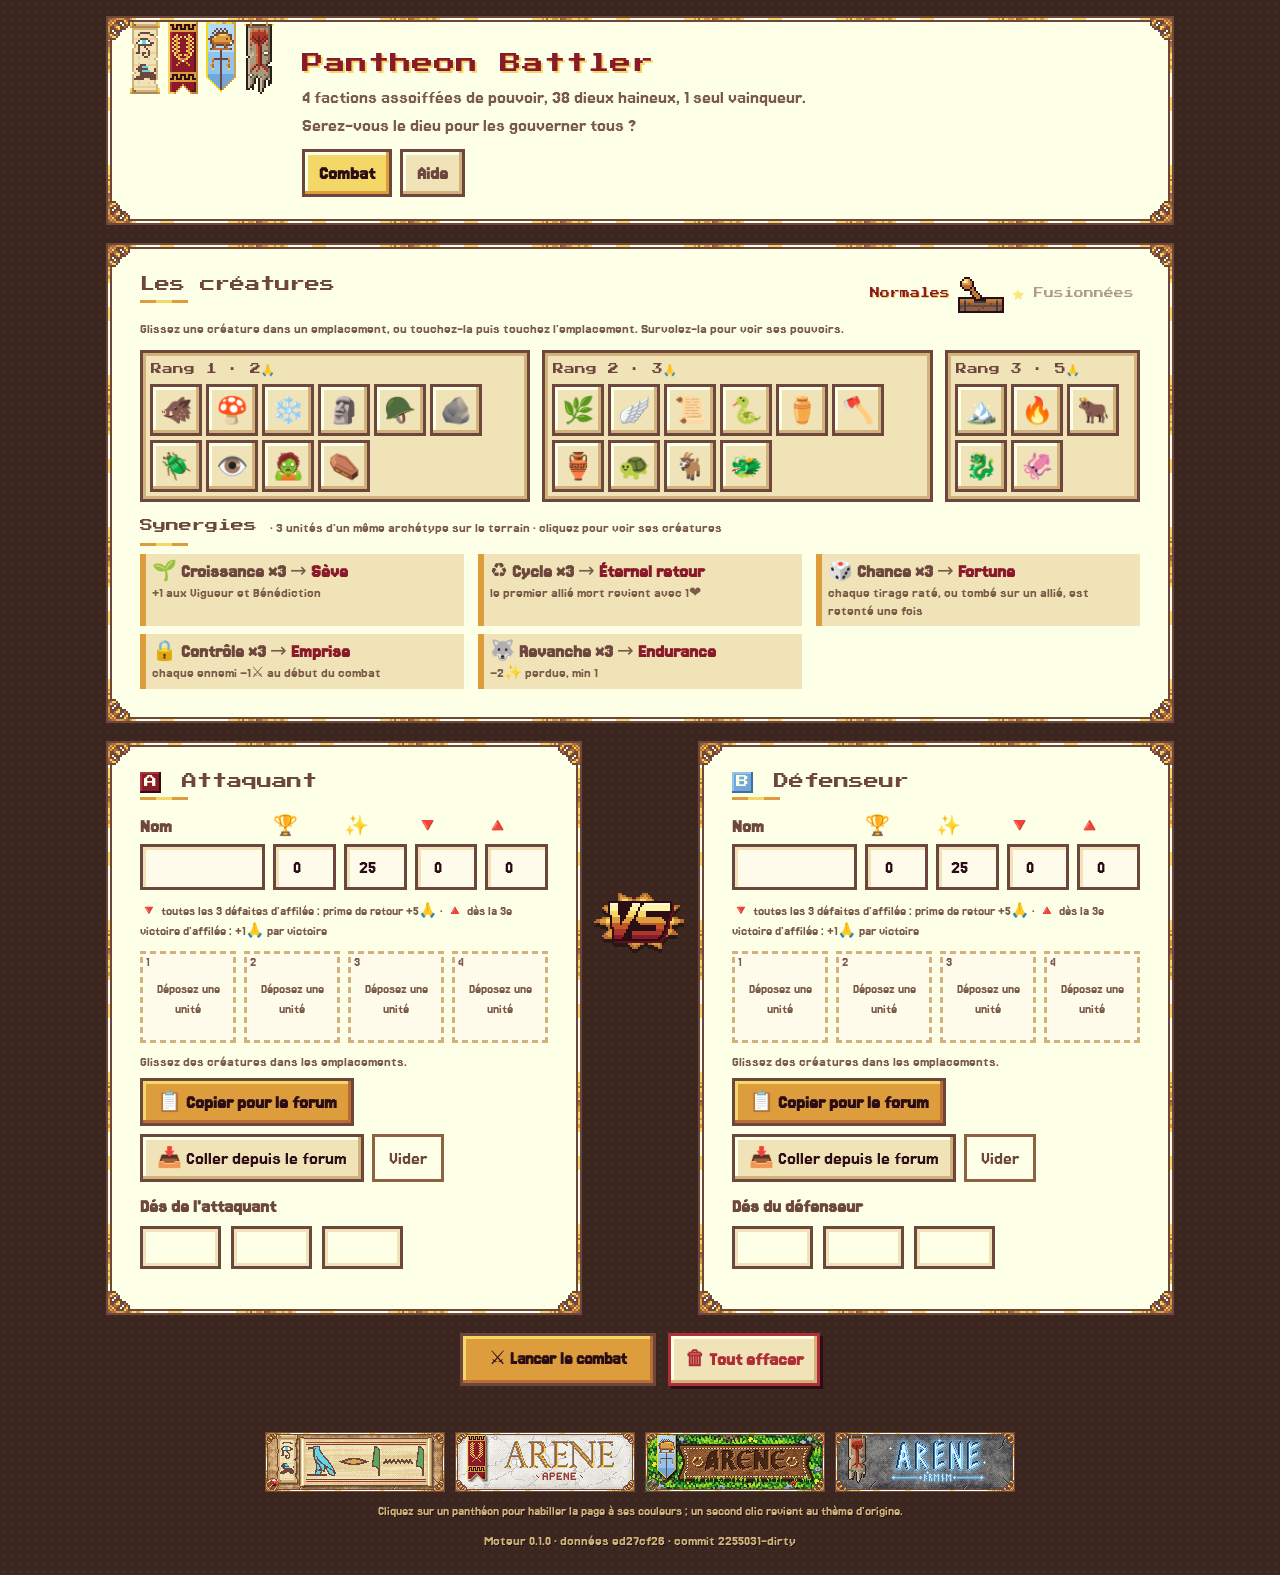
==== index.html @ 8ec43c3d "Texts: "chaque jour" instead of "tic quotidien" Power explanations (Vigueur, Bénédiction, Changelin," ====
<!doctype html>
<html lang="fr">
<head>
<meta charset="utf-8">
<meta name="viewport" content="width=device-width, initial-scale=1">
<meta name="description" content="Rejouer et vérifier les combats de Pantheon Battler à partir des six dés du forum.">
<title>Pantheon Battler · Combat</title>
<link rel="icon" type="image/png" sizes="32x32" href="img/favicon.png">
<link rel="apple-touch-icon" href="img/icon-192.png">
<link rel="preconnect" href="https://fonts.googleapis.com">
<link rel="preconnect" href="https://fonts.gstatic.com" crossorigin>
<link rel="stylesheet" href="https://fonts.googleapis.com/css2?family=Jersey+15&family=Press+Start+2P&display=swap">
<link rel="stylesheet" href="style.css">
<script>try { var t = localStorage.getItem("arene-theme"); if (t) document.documentElement.dataset.theme = t; } catch (e) {}</script>
</head>
<body>
<header class="top">
  <div class="wrap">
   <div class="card">
    <div class="banners" aria-hidden="true">
      <img src="img/egypte.png" alt="" data-theme="egypte">
      <img src="img/rome.png" alt="" data-theme="rome">
      <img src="img/gaule.png" alt="" data-theme="gaule">
      <img src="img/nord.png" alt="" data-theme="nord">
    </div>
    <img class="header-plate" src="img/plaque-egypte.png" alt="" data-theme="egypte">
    <img class="header-plate" src="img/plaque-rome.png" alt="" data-theme="rome">
    <img class="header-plate" src="img/plaque-gaule.png" alt="" data-theme="gaule">
    <img class="header-plate" src="img/plaque-nord.png" alt="" data-theme="nord">
    <h1>Pantheon Battler</h1>
    <p class="sub">4 factions assoiffées de pouvoir, 38 dieux haineux, 1 seul vainqueur.<br>Serez-vous le dieu pour les gouverner tous&nbsp;?</p>
    <nav class="tabs" role="tablist">
      <button type="button" role="tab" id="tabbtn-combat" data-tab="combat" aria-selected="true">Combat</button>
      <button type="button" role="tab" id="tabbtn-aide" data-tab="aide" aria-selected="false">Aide</button>
    </nav>
   </div>
  </div>
</header>

<main class="wrap">
  <div id="engine-status" class="notice">Chargement du moteur de combat…</div>

  <!-- ===== Combat ===== -->
  <section id="tab-combat" class="tab" role="tabpanel" aria-labelledby="tabbtn-combat">
    <div class="card palette-card">
      <div class="card-head palette-head">
        <h2>Les créatures</h2>
        <button type="button" id="merged-toggle" class="lever-switch" aria-pressed="false"
          title="Basculer entre les créatures normales et leur version fusionnée (⭐)">
          <span class="lever-side lever-left">Normales</span>
          <span class="lever-img" aria-hidden="true"></span>
          <span class="lever-side lever-right">⭐ Fusionnées</span>
        </button>
      </div>
      <p class="hint">Glissez une créature dans un emplacement, ou touchez-la puis touchez l'emplacement. Survolez-la pour voir
        ses pouvoirs.</p>
      <div id="palette" class="palette"></div>
      <h3 class="synergy-title">Synergies <span class="hint">· 3 unités d'un même archétype sur le terrain · cliquez pour voir ses créatures</span></h3>
      <ul id="synergy-list" class="synergy-list"></ul>
    </div>

    <div class="sides arena-sides">
      <div class="side card" data-side="a">
        <h2><span class="badge">A</span> Attaquant</h2>
        <div class="player">
          <label class="field p-name-field">Nom <input type="text" class="p-name" maxlength="40" autocomplete="off"></label>
          <label class="field">🏆<span class="sr"> Points de victoire</span> <input type="number" class="p-vp" min="0" max="999"></label>
          <label class="field">✨<span class="sr"> Essence divine</span> <input type="number" class="p-essence" min="1" max="999"></label>
          <label class="field" title="Défaites d'affilée : remises à 0 par une victoire">🔻<span class="sr"> Défaites d'affilée</span> <input type="number" class="p-streak" min="0" max="999"></label>
          <label class="field" title="Victoires d'affilée : remises à 0 par une défaite">🔺<span class="sr"> Victoires d'affilée</span> <input type="number" class="p-wins" min="0" max="999"></label>
        </div>
        <p class="hint streak-hint"></p>
        <div class="slots" role="list" aria-label="Terrain de l'attaquant, de gauche à droite"></div>
        <div class="status" aria-live="polite"></div>
        <div class="buttons side-buttons">
          <button type="button" class="primary copy-side">📋 Copier pour le forum</button>
          <button type="button" class="import-toggle" aria-expanded="false">📥 Coller depuis le forum</button>
          <button type="button" class="ghost clear-side">Vider</button>
        </div>
        <div class="import" hidden>
          <textarea class="import-text mono" rows="6" spellcheck="false" placeholder="Collez ici la composition postée par l'attaquant sur le forum."></textarea>
          <div class="buttons"><button type="button" class="import-go">Importer dans les emplacements</button></div>
        </div>
        <div class="import-messages messages"></div>
        <div class="field">
          <span>Dés de l'attaquant</span>
          <div class="dice">
            <input type="number" min="1" max="100" inputmode="numeric" aria-label="Dé 1 de l'attaquant">
            <input type="number" min="1" max="100" inputmode="numeric" aria-label="Dé 2 de l'attaquant">
            <input type="number" min="1" max="100" inputmode="numeric" aria-label="Dé 3 de l'attaquant">
          </div>
        </div>
      </div>

      <div class="versus" aria-hidden="true"><img src="img/vs.png" alt="" id="vs-img"></div>

      <div class="side card" data-side="b">
        <h2><span class="badge">B</span> Défenseur</h2>
        <div class="player">
          <label class="field p-name-field">Nom <input type="text" class="p-name" maxlength="40" autocomplete="off"></label>
          <label class="field">🏆<span class="sr"> Points de victoire</span> <input type="number" class="p-vp" min="0" max="999"></label>
          <label class="field">✨<span class="sr"> Essence divine</span> <input type="number" class="p-essence" min="1" max="999"></label>
          <label class="field" title="Défaites d'affilée : remises à 0 par une victoire">🔻<span class="sr"> Défaites d'affilée</span> <input type="number" class="p-streak" min="0" max="999"></label>
          <label class="field" title="Victoires d'affilée : remises à 0 par une défaite">🔺<span class="sr"> Victoires d'affilée</span> <input type="number" class="p-wins" min="0" max="999"></label>
        </div>
        <p class="hint streak-hint"></p>
        <div class="slots" role="list" aria-label="Terrain du défenseur, de gauche à droite"></div>
        <div class="status" aria-live="polite"></div>
        <div class="buttons side-buttons">
          <button type="button" class="primary copy-side">📋 Copier pour le forum</button>
          <button type="button" class="import-toggle" aria-expanded="false">📥 Coller depuis le forum</button>
          <button type="button" class="ghost clear-side">Vider</button>
        </div>
        <div class="import" hidden>
          <textarea class="import-text mono" rows="6" spellcheck="false" placeholder="Collez ici la composition postée par le défenseur en réponse au défi."></textarea>
          <div class="buttons"><button type="button" class="import-go">Importer dans les emplacements</button></div>
        </div>
        <div class="import-messages messages"></div>
        <div class="field">
          <span>Dés du défenseur</span>
          <div class="dice">
            <input type="number" min="1" max="100" inputmode="numeric" aria-label="Dé 1 du défenseur">
            <input type="number" min="1" max="100" inputmode="numeric" aria-label="Dé 2 du défenseur">
            <input type="number" min="1" max="100" inputmode="numeric" aria-label="Dé 3 du défenseur">
          </div>
        </div>
      </div>
    </div>

    <div class="actions">
      <button type="button" id="run" class="primary" disabled>⚔ Lancer le combat</button>
      <button type="button" id="clear" class="danger">🗑 Tout effacer</button>
    </div>
    <div id="run-errors" class="messages" aria-live="polite"></div>

    <div id="result" hidden>
      <div class="card verdict-card" id="verdict-card">
        <p class="verdict-kicker">⚔ Fin du combat ⚔</p>
        <p class="verdict-line"><span class="trophy" aria-hidden="true">🏆</span><span id="verdict" class="verdict"></span><span class="trophy" aria-hidden="true">🏆</span></p>
        <p class="seed-line">Seed <strong id="seed"></strong></p>
      </div>
      <div id="fight-warnings" class="messages"></div>

      <div class="card">
        <div class="card-head">
          <h3>Texte pour le forum</h3>
          <div class="buttons">
            <button type="button" class="primary" id="copy-forum">Copier pour le forum</button>
            <button type="button" id="copy-plain">Copier en texte brut</button>
          </div>
        </div>
        <textarea id="forum" class="mono" rows="10" readonly spellcheck="false"></textarea>
      </div>

      <div class="card">
        <h3>Aperçu</h3>
        <div id="preview" class="preview"></div>
      </div>

      <div class="card">
        <h3>Bilan</h3>
        <ul id="bilan" class="bilan"></ul>
      </div>

      <div class="card">
        <h3>Compositions après le combat</h3>
        <p class="hint">Bonus permanents (Rancune), quêtes, 🏆, ✨ et séries à jour : à reposter au prochain défi.</p>
        <div class="sides">
          <div class="after" data-side="0">
            <div class="card-head">
              <h4></h4>
              <div class="buttons">
                <button type="button" class="copy-after">Copier</button>
                <button type="button" class="edit-after ghost">Reprendre pour le prochain défi</button>
              </div>
            </div>
            <textarea class="mono" rows="7" readonly spellcheck="false"></textarea>
          </div>
          <div class="after" data-side="1">
            <div class="card-head">
              <h4></h4>
              <div class="buttons">
                <button type="button" class="copy-after">Copier</button>
                <button type="button" class="edit-after ghost">Reprendre pour le prochain défi</button>
              </div>
            </div>
            <textarea class="mono" rows="7" readonly spellcheck="false"></textarea>
          </div>
        </div>
      </div>
    </div>
  </section>

  <!-- ===== Aide ===== -->
  <section id="tab-aide" class="tab prose" role="tabpanel" aria-labelledby="tabbtn-aide" hidden>
    <div class="card">
      <h2>Lancer un défi</h2>
      <ol>
        <li><strong>Le défi</strong> : l'attaquant poste sur le forum sa composition (ses unités, de gauche à droite) et
          trois dés : <code>{d100} {d100} {d100}</code>. Glissez ses créatures dans les emplacements, ajustez leurs stats, puis
          <em>Copier pour le forum</em> prépare ce message.</li>
        <li><strong>La réponse</strong> : le défenseur accepte en postant sa propre composition, choisie après avoir vu celle de
          l'attaquant, et trois dés à son tour. Personne n'est obligé d'accepter.</li>
        <li><strong>La seed</strong> : les six dés forment la seed du combat. Personne ne peut connaître le résultat avant
          que les deux messages soient postés, et chacun peut le vérifier ensuite.</li>
        <li><strong>Le combat</strong> : avec <em>Coller depuis le forum</em>, importez les deux compositions postées,
          entrez les six dés, lancez le combat et postez le texte obtenu sur le sujet.</li>
      </ol>
      <p>Sur MyHordes, un message qui contient des dés ne peut être ni modifié ni supprimé : les dés tirés sont définitifs, et
        une acceptation postée ne peut pas être retirée.</p>
    </div>

    <div class="card">
      <h2>La seed</h2>
      <p>Chaque dé, moins 1, donne deux chiffres (de 00 à 99) ; on les met bout à bout, les trois dés de l'attaquant d'abord,
        puis les trois du défenseur :</p>
      <p class="formula">seed = Σ (dé<sub>i</sub> − 1) × 100<sup>5 − i</sup></p>
      <p>Exemple : 12 · 3 · 77 puis 45 · 9 · 100 → 11 02 76 44 08 99 → seed <strong>110276440899</strong>.</p>
      <p>La même seed, les mêmes compositions et les mêmes données donnent toujours le même combat, sur cette page comme dans
        le simulateur (<code>pantheon-battler fight</code>). Le pied de page indique la version du moteur et l'empreinte des
        données : elles figurent aussi à la fin de chaque résultat.</p>
    </div>

    <div class="card">
      <h2>Le résultat</h2>
      <div class="table-scroll">
        <table>
          <thead><tr><th>Résultat</th><th>Vainqueur</th><th>Perdant</th></tr></thead>
          <tbody>
            <tr><td><strong>Victoire</strong></td><td>+1🏆 et +1🙏</td><td>Perd 1✨ par rang de chaque unité adverse encore debout (une unité ⭐ compte double)</td></tr>
            <tr><td><strong>Exploit</strong> : le joueur qui a le moins de 🏆 gagne</td><td>+2🏆 et +1🙏</td><td>Perd le double</td></tr>
            <tr><td><strong>Match nul</strong></td><td colspan="2">Chaque joueur perd 1✨</td></tr>
          </tbody>
        </table>
      </div>
      <ul>
        <li>Avec la synergie <strong>Endurance</strong>, la perte est d'abord doublée (exploit), puis diminuée de 2✨, avec un
          minimum de 1✨.</li>
        <li><strong>🔻 Défaites d'affilée</strong> : +1 pour le perdant, remises à 0 pour le vainqueur. Toutes les 3 défaites
          d'affilée, <strong>prime de retour +5🙏</strong> ; elles comptent aussi pour le Déchaînement de 🦑 Cthulhu (au plus 5).</li>
        <li><strong>🔺 Victoires d'affilée</strong> : +1 pour le vainqueur, remises à 0 pour le perdant. Dès la 3e victoire
          d'affilée, <strong>+1🙏 de bonus de série</strong> par victoire. Un match nul ne change aucune série.</li>
        <li><strong>Rancune</strong> : les bonus du perdant sont permanents. <strong>Pillage</strong> : versé chaque
          jour. <strong>Offrande</strong> : l'essence rendue ne dépasse pas 25✨.</li>
        <li>À <strong>0✨</strong>, le joueur perd tout, y compris ses 🏆, et repart de zéro avec 25✨.</li>
        <li>Les 🏆, ✨ et séries comptés sont ceux écrits dans chaque composition : l'arbitre tranche en cas de litige.</li>
      </ul>
    </div>

    <div class="card">
      <h2>Écrire une composition à la main</h2>
      <pre class="mono">[b]⚔ Composition de Bob[/b] · 🏆 3 · ✨ 18 · 🔻 2 défaites d'affilée · 🔺 0 victoire d'affilée
1. 🐗 Sanglier · 1/5/0
2. ⭐🪖 Hoplite · 2/4/4
3. ⚰️ Ankou · 1/3/0 · Offrande 3/5
{d100} {d100} {d100}</pre>
      <p>Une ligne par unité, de gauche à droite, avec ses stats <strong>ATQ/PV/DÉF</strong> actuelles. Le nom suffit (sans
        accents ni emoji si besoin) ; ⭐ ou « fusionné » marque une unité fusionnée ; l'Ankou indique où en est sa quête.
        <em>Coller depuis le forum</em> lit ce format et remplit les emplacements.</p>
    </div>
  </section>
  <div id="tip" class="tip" role="tooltip" hidden></div>
</main>

<footer class="wrap foot">
  <div class="plaques" role="group" aria-label="Thème du panthéon">
    <button type="button" data-theme="egypte" aria-pressed="false" title="Thème égyptien"><img src="img/plaque-egypte.png" alt="Égypte" width="180" height="60"></button>
    <button type="button" data-theme="rome" aria-pressed="false" title="Thème romain"><img src="img/plaque-rome.png" alt="Rome" width="180" height="60"></button>
    <button type="button" data-theme="gaule" aria-pressed="false" title="Thème gaulois"><img src="img/plaque-gaule.png" alt="Gaule" width="180" height="60"></button>
    <button type="button" data-theme="nord" aria-pressed="false" title="Thème nordique"><img src="img/plaque-nord.png" alt="Scandinavie" width="180" height="60"></button>
  </div>
  <p class="plaques-hint">Cliquez sur un panthéon pour habiller la page à ses couleurs ; un second clic revient au thème d'origine.</p>
  <p id="footer">Moteur en cours de chargement…</p>
</footer>

<script src="engine-wasm.js"></script>
<script src="core.js"></script>
<script src="app.js"></script>
<script src="theme.js"></script>
</body>
</html>
---- style.css ----
/* Pixel-art look taken from the pantheon avatar frames: the brown and gold knotted frame, cream
   parchment, and the four pantheon banners (img/). Pixel images are scaled by whole steps. */

:root {
  /* Frame palette (img/frame.png). */
  --ink: #2b0d16;
  --brown: #6d473d;
  --tan: #8c6242;
  --copper: #b96c33;
  --bronze: #c48437;
  --gold: #de9d3d;
  --gold-light: #f3d867;
  --cream: #fdffe6;
  /* Banners. */
  --papyrus: #f1e3b8;
  --papyrus-dark: #d0b27a;
  --turquoise: #62d4ea;
  --wine: #8a1a2a;
  --red: #b02e36;
  --sky: #90c4ec;
  --sky-dark: #70a8dc;
  --stone: #a99a7c;

  --bg: #3b2620;
  --bg-dot: #452d26;
  --paper: var(--cream);
  --paper-2: var(--papyrus);
  --text: var(--ink);
  --muted: #7a5a48;
  --line: var(--papyrus-dark);
  --error: #a8392a;
  --error-soft: #f6d6c8;
  --warn: #8a4a12;
  --warn-soft: #fbe7b0;
  --ok: #2f5f2a;
  --ok-soft: #dcefc8;
  --field: #fffbea;
  --stripe: #f8f0d2;
  --hover: #f8ebc4;
  --accent-hover: #e8ad4e;
  --sky-deep: #3f6f9e;

  --frame-img: url("img/frame.png");
  --slice: 12;            /* frame.png is cut 12 px from each side… */
  --scale: 2;             /* …and drawn ×2 (×1 on phones) */
  --frame: calc(var(--slice) * var(--scale) * 1px);
  --page: radial-gradient(var(--bg-dot) 1.5px, transparent 1.6px) 0 0 / 8px 8px, var(--bg);
  --foot-text: var(--papyrus-dark);
  --px: 3px;              /* thickness of the pixel bevels */
  --pixel: "Jersey 15", "Trebuchet MS", system-ui, sans-serif;   /* clear digits: 5 is not S */
  --title: "Press Start 2P", "Courier New", monospace;   /* 8-bit console capitals: wide, so set small */
  --mono: ui-monospace, "Cascadia Mono", Consolas, "Liberation Mono", monospace;
  color-scheme: light;
}

/* ---------- Pantheon themes: a click on a footer plate (theme.js) ----------
   The tokens keep their roles: --cream is the panel, --papyrus the second surface, --brown the
   outlines and headings, --gold the main accent, --wine the big titles, --bg the page. */

:root[data-theme="egypte"] {
  --frame-img: url("img/frame-egypte.png"); --slice: 15;
  --page: url("img/tex-egypte.png") 0 0 / calc(64px * var(--scale)) repeat, var(--bg);
  --foot-text: #fbf1d0;   /* papyrus, sandstone, turquoise and red ink */
  --bg: #4a3424; --bg-dot: #57402c;
  --cream: #f6ebc8; --papyrus: #e6d29f; --papyrus-dark: #c29868;
  --brown: #6d453a; --tan: #966a42; --ink: #2e1a12; --muted: #8a6a4a;
  --gold: #62d5eb; --gold-light: #bdf0f9; --copper: #2f9fb8; --accent-hover: #84e0f1;
  --wine: #b23428; --turquoise: #b23428;
  --field: #fbf3d6; --stripe: #efe0b4; --hover: #f0e2b6;
}
:root[data-theme="rome"] {
  --frame-img: url("img/frame-rome.png"); --slice: 15;
  --page: url("img/tex-rome.png") 0 0 / calc(64px * var(--scale)) repeat, var(--bg);
  --foot-text: #5c1020;     /* white marble, wine and gilding */
  --bg: #2e0e14; --bg-dot: #3c141c;
  --cream: #f6f5f0; --papyrus: #eeece6; --papyrus-dark: #ccc9c8;
  --brown: #8a1a2a; --tan: #968c84; --ink: #2b0d16; --muted: #7a6f6a;
  --gold: #de9d3d; --gold-light: #f3d867; --copper: #b96c33; --accent-hover: #e8ad4e;
  --wine: #8a1a2a; --turquoise: #de9d3d;
  --field: #ffffff; --stripe: #f0eee9; --hover: #e6e3dc;
}
:root[data-theme="gaule"] {
  --frame-img: url("img/frame-gaule.png"); --slice: 15;
  --page: url("img/tex-gaule.png") 0 0 / calc(64px * var(--scale)) repeat, var(--bg);
  --foot-text: #f3e6c4;    /* tooled leather on grass, bronze */
  --bg: #1e2816; --bg-dot: #2a3a1c;
  --cream: #f3e6c4; --papyrus: #e8d6aa; --papyrus-dark: #b68050;
  --brown: #683c20; --tan: #965e36; --ink: #2c160c; --muted: #7e5a3a;
  --gold: #76c323; --gold-light: #c8ef6a; --copper: #4a8a14; --accent-hover: #8ad436;
  --wine: #7e4c2a; --turquoise: #90c4ec;
  --field: #fbf2d8; --stripe: #ecdcb4; --hover: #efe0b8;
}
:root[data-theme="nord"] {
  --frame-img: url("img/frame-nord.png"); --slice: 15;
  --page: url("img/tex-nord.png") 0 0 / calc(64px * var(--scale)) repeat, var(--bg);
  --foot-text: #d6f6ff;     /* grey rock and frost runes */
  --bg: #2c2b30; --bg-dot: #3e3d42;
  --cream: #eef3f5; --papyrus: #d6dfe4; --papyrus-dark: #8a98a2;
  --brown: #504f53; --tan: #757372; --ink: #1f2024; --muted: #667580;
  --gold: #a0ceea; --gold-light: #d6f6ff; --copper: #6a879b; --accent-hover: #b8dcf0;
  --wine: #3470ba; --turquoise: #3470ba;
  --field: #f7fbfc; --stripe: #e3eaee; --hover: #dfe7eb;
}

* { box-sizing: border-box; }
html { -webkit-text-size-adjust: 100%; }
img, .card { image-rendering: pixelated; }

body {
  margin: 0;
  color: var(--text);
  font: 20px/1.4 var(--pixel);
  /* Dark wood with a pixel dot every 8 px, or the theme's pixel texture. */
  background: var(--page);
  image-rendering: pixelated;
}

.wrap { max-width: 1100px; margin: 0 auto; padding: 0 16px; }

/* ---------- Framed panels ---------- */

.card {
  position: relative;
  background: var(--paper);
  border: var(--frame) solid transparent;
  border-image: var(--frame-img) var(--slice) / var(--frame) / 0 repeat;
  padding: 6px 10px 10px;
  margin-bottom: 18px;
}
.card-head { display: flex; flex-wrap: wrap; align-items: center; justify-content: space-between; gap: 8px; margin-bottom: 10px; }
.card-head h3, .card-head h4 { margin: 0; }

h1, h2, h3, h4 { font-family: var(--title); font-weight: 400; color: var(--brown); line-height: 1.45; }
h2 { font-size: 0.95rem; margin: 0 0 12px; }
h3 { font-size: 0.82rem; margin: 0 0 10px; }
h4 { font-size: 0.78rem; margin: 0; }
h2::after, h3::after {
  /* A little gold rule under titles, in hard pixels. */
  content: "";
  display: block;
  width: 48px;
  height: var(--px);
  margin-top: 4px;
  background: linear-gradient(90deg, var(--gold) 0 33%, var(--gold-light) 33% 66%, var(--gold) 66%);
}
.card-head h3::after, .card-head h4::after { display: none; }

/* ---------- Header: the four banners hang from the frame ---------- */

.top { padding-top: 16px; }
.top .card { margin-bottom: 0; padding: 0 12px 4px 172px; min-height: 120px; }
.banners {
  position: absolute;
  top: calc(3px * var(--scale) - var(--frame));    /* just under the frame's top ring, */
  left: calc(12px * var(--scale) - var(--frame));  /* where the avatars hang theirs */
  display: flex;
  gap: 8px;
}
.banners img { width: 30px; height: 72px; display: block; transform-origin: top center; animation: sway 4s ease-in-out infinite; }
.banners img:nth-child(2) { animation-delay: -1s; }
.banners img:nth-child(3) { animation-delay: -2s; }
.banners img:nth-child(4) { animation-delay: -3s; }
@keyframes sway { 0%, 100% { transform: rotate(-2deg); } 50% { transform: rotate(2deg); } }
@media (prefers-reduced-motion: reduce) { .banners img { animation: none; } }
.banners img { transition: opacity 0.3s, filter 0.3s; }
:root[data-theme] .banners img { opacity: 0.35; filter: grayscale(0.7); }
:root[data-theme="egypte"] .banners img[data-theme="egypte"],
:root[data-theme="rome"] .banners img[data-theme="rome"],
:root[data-theme="gaule"] .banners img[data-theme="gaule"],
:root[data-theme="nord"] .banners img[data-theme="nord"] { opacity: 1; filter: none; }

.top h1 { margin: 8px 0 4px; font-size: 1.35rem; color: var(--wine); text-shadow: 2px 2px 0 var(--gold-light); }
.top .sub { margin: 2px 0 10px; color: var(--muted); }

.tabs { display: flex; flex-wrap: wrap; gap: 8px; margin-top: 4px; }
.tabs button {
  font-weight: 600;
  background: var(--papyrus);
  color: var(--brown);
}
.tabs button[aria-selected="true"] {
  background: var(--gold-light);
  color: var(--ink);
  box-shadow:
    inset calc(var(--px) * -1) calc(var(--px) * -1) 0 var(--gold),
    inset var(--px) var(--px) 0 var(--cream),
    0 0 0 var(--px) var(--brown);
}

main.wrap { padding-top: 18px; padding-bottom: 24px; }

/* ---------- Buttons and fields: hard edges, bevelled like the frame ---------- */

input, textarea, select, button { font: inherit; color: inherit; }

button {
  cursor: pointer;
  border: 0;
  border-radius: 0;
  padding: 7px 14px;
  margin: var(--px);
  background: var(--paper-2);
  color: var(--ink);
  box-shadow:
    inset calc(var(--px) * -1) calc(var(--px) * -1) 0 var(--papyrus-dark),
    inset var(--px) var(--px) 0 var(--cream),
    0 0 0 var(--px) var(--brown);
}
button:hover { background: var(--hover); }
button:active:not(:disabled) {
  transform: translateY(2px);
  box-shadow:
    inset var(--px) var(--px) 0 var(--papyrus-dark),
    0 0 0 var(--px) var(--brown);
}
button:disabled { opacity: 0.55; cursor: not-allowed; }
button.primary {
  font-weight: 700;
  background: var(--gold);
  color: var(--ink);
  box-shadow:
    inset calc(var(--px) * -1) calc(var(--px) * -1) 0 var(--copper),
    inset var(--px) var(--px) 0 var(--gold-light),
    0 0 0 var(--px) var(--brown);
}
button.primary:hover { background: var(--accent-hover); }
button.ghost {
  background: transparent;
  box-shadow: 0 0 0 var(--px) var(--tan);
  color: var(--brown);
}
button.icon { padding: 2px 8px; min-width: 2.2em; }
/* A solid button with a red label: it must read clearly on every page texture. */
button.danger {
  font-weight: 700;
  background: var(--paper-2);
  color: var(--red);
  box-shadow:
    inset calc(var(--px) * -1) calc(var(--px) * -1) 0 var(--papyrus-dark),
    inset var(--px) var(--px) 0 var(--cream),
    0 0 0 var(--px) var(--red),
    var(--px) var(--px) 0 var(--px) var(--ink);
}
button.danger:hover { background: var(--red); color: var(--cream); }

input[type="text"], input[type="password"], input[type="number"], textarea, select {
  background: var(--field);
  border: var(--px) solid var(--brown);
  border-radius: 0;
  padding: 6px 9px;
  min-width: 0;
  box-shadow: inset var(--px) var(--px) 0 var(--papyrus);
}
textarea { resize: vertical; width: 100%; }
input:focus-visible, textarea:focus-visible, select:focus-visible, button:focus-visible {
  outline: var(--px) solid var(--turquoise);
  outline-offset: 2px;
}
input[type="checkbox"] { accent-color: var(--gold); }

.mono { font-family: var(--mono); font-size: 0.86rem; line-height: 1.45; }

.field { display: block; margin-bottom: 12px; font-weight: 600; color: var(--brown); }
.field > input, .field > textarea, .field > select { display: block; width: 100%; margin-top: 4px; font-weight: 400; color: var(--ink); }
.hint { color: var(--muted); font-weight: 400; font-size: 0.92rem; }
p.hint { margin: 4px 0 10px; }

/* ---------- Combat ---------- */

.sides { display: grid; grid-template-columns: 1fr 1fr; gap: 18px; }
.sides > .card { margin-bottom: 0; }
@media (max-width: 760px) { .sides { grid-template-columns: 1fr; } }

/* The two players face each other around a fighting-game VS (img/vs.png, drawn ×2 by app.js). */
.arena-sides { grid-template-columns: 1fr auto 1fr; gap: 10px; }
.versus { align-self: start; margin-top: 150px; display: grid; place-items: center; }
.versus img { display: block; image-rendering: pixelated; filter: drop-shadow(0 4px 0 rgba(0, 0, 0, 0.35)); animation: vs-pulse 1.6s ease-in-out infinite; }
@keyframes vs-pulse { 0%, 100% { transform: scale(1) rotate(-3deg); } 50% { transform: scale(1.08) rotate(-3deg); } }
@media (prefers-reduced-motion: reduce) { .versus img { animation: none; transform: rotate(-3deg); } }
@media (max-width: 760px) {
  .arena-sides { grid-template-columns: 1fr; gap: 0; }
  .versus { margin: -14px 0; position: relative; z-index: 2; }
}

.badge {
  display: inline-grid;
  place-items: center;
  width: 1.6em;
  height: 1.6em;
  margin-right: 6px;
  font-size: 0.85em;
  color: var(--cream);
  background: var(--wine);
  box-shadow: inset -2px -2px 0 var(--ink), inset 2px 2px 0 var(--red);
  vertical-align: 1px;
}
.side[data-side="b"] .badge { background: var(--sky-dark); box-shadow: inset -2px -2px 0 var(--sky-deep), inset 2px 2px 0 var(--sky); }

.dice { display: flex; gap: 10px; margin-top: 6px; }
.dice input {
  width: 4.6em;
  text-align: center;
  font-weight: 700;
  font-size: 1.1rem;
  background: var(--cream);
  /* A die: thick frame, gold pips in the corners. */
  border-width: var(--px);
  box-shadow: inset 0 0 0 var(--px) var(--papyrus), inset -6px -6px 0 -3px var(--gold-light);
}
input.bad { border-color: var(--error); background: var(--error-soft); }

.actions { display: flex; flex-wrap: wrap; gap: 12px; justify-content: center; margin: 18px 0; }
.actions.left { justify-content: flex-start; margin: 12px 0 0; }
.actions #run { font-size: 1.2rem; padding: 10px 26px; }
.buttons { display: flex; flex-wrap: wrap; gap: 8px; }
.inline { display: flex; gap: 8px; align-items: center; }
.inline input { flex: 1; }

.status { font-size: 0.95rem; min-height: 1.5em; }
.status .summary { color: var(--muted); margin: 2px 0; }

.messages:empty { display: none; }
.messages { margin-bottom: 12px; }
.msg {
  padding: 6px 10px;
  margin: 8px 0 0;
  font-size: 0.95rem;
  border-left: calc(var(--px) * 2) solid currentColor;
}
.msg.error { background: var(--error-soft); color: var(--error); }
.msg.warn { background: var(--warn-soft); color: var(--warn); }
.msg.ok { background: var(--ok-soft); color: var(--ok); }

.notice {
  background: var(--papyrus);
  color: var(--brown);
  padding: 10px 14px;
  margin-bottom: 18px;
  box-shadow: 0 0 0 var(--px) var(--brown), inset 0 calc(var(--px) * -1) 0 var(--papyrus-dark);
}
.notice.error { background: var(--error-soft); color: var(--error); }

/* The victory box: gold rays behind the winner, trophies, a 3D pixel title that pops in. */
.verdict-card {
  text-align: center;
  padding: 18px 12px 14px;
  overflow: hidden;
  /* A warm glow behind the winner, over gold with a scatter of pixel sparkles. */
  background:
    radial-gradient(ellipse 55% 85% at 50% 50%, var(--cream) 0 30%, transparent 75%),
    radial-gradient(var(--cream) 1.5px, transparent 1.6px) 0 0 / 16px 16px,
    radial-gradient(var(--gold) 1.5px, transparent 1.6px) 8px 8px / 16px 16px,
    var(--gold-light);
}
.verdict-kicker {
  margin: 0 0 6px;
  font-family: var(--title);
  font-size: 0.68rem;
  letter-spacing: 0.12em;
  color: var(--brown);
}
.verdict-line { display: flex; align-items: center; justify-content: center; gap: 14px; margin: 6px 0 10px; }
.trophy { font-size: 2.1rem; line-height: 1; filter: drop-shadow(2px 2px 0 var(--brown)); }
.verdict {
  font-family: var(--title);
  font-size: 1.75rem;
  font-weight: 400;
  line-height: 1.35;
  color: var(--wine);
  text-shadow: 2px 2px 0 var(--gold-light), 4px 4px 0 var(--gold), 6px 6px 0 var(--brown);
}
.verdict-card.pop .verdict, .verdict-card.pop .trophy { animation: verdict-pop 0.55s steps(6, end) both; }
.verdict-card.pop .trophy { animation-delay: 0.15s; }
@keyframes verdict-pop {
  0% { transform: scale(0.4); opacity: 0; }
  60% { transform: scale(1.12); opacity: 1; }
  100% { transform: scale(1); opacity: 1; }
}
@media (prefers-reduced-motion: reduce) { .verdict-card.pop .verdict, .verdict-card.pop .trophy { animation: none; } }
/* Pixel confetti raining over the screen after a win (app.js). */
.confetti-rain { position: fixed; inset: 0; z-index: 60; pointer-events: none; overflow: hidden; }
.confetti { position: absolute; top: -20px; display: block; box-shadow: inset -2px -2px 0 rgba(0, 0, 0, 0.18); }
/* A draw: no glow, no trophies. */
.verdict-card.draw { background: var(--paper); }
.verdict-card.draw .trophy { display: none; }
.verdict-card.draw .verdict { color: var(--brown); text-shadow: 2px 2px 0 var(--papyrus-dark); }
@media (max-width: 600px) {
  .verdict { font-size: 1.05rem; }
  .trophy { font-size: 1.4rem; }
  .verdict-line { gap: 8px; }
}
.seed-line { margin: 0; }
.seed-line strong {
  font-family: var(--mono);
  font-size: 1.1rem;
  letter-spacing: 0.06em;
  background: var(--ink);
  color: var(--gold-light);
  padding: 2px 8px;
}

.preview {
  background: var(--field);
  box-shadow: 0 0 0 var(--px) var(--papyrus-dark);
  padding: 12px 14px;
  overflow-wrap: anywhere;
}
.preview details {
  background: var(--papyrus);
  border-left: calc(var(--px) * 2) solid var(--gold);
  margin: 6px 0;
  padding: 4px 10px;
}
.preview summary { cursor: pointer; color: var(--brown); font-weight: 600; }
.preview hr { border: 0; height: var(--px); background: repeating-linear-gradient(90deg, var(--gold) 0 6px, var(--gold-light) 6px 12px); margin: 12px 0; }
.preview .big { font-size: 1.3em; color: var(--wine); }

.bilan { margin: 0; padding-left: 0; list-style: none; }
.bilan li { margin: 4px 0; padding-left: 18px; position: relative; }
.bilan li::before {
  content: "";
  position: absolute;
  left: 2px;
  top: 0.55em;
  width: 6px;
  height: 6px;
  background: var(--gold);
  box-shadow: 0 0 0 2px var(--brown);
}

pre {
  white-space: pre-wrap;
  overflow-wrap: anywhere;
  background: var(--field);
  box-shadow: 0 0 0 var(--px) var(--papyrus-dark);
  padding: 10px 12px;
  margin: 0;
}
.after textarea { margin-top: 0; }

/* ---------- Composer and tables ---------- */


.table-scroll { overflow-x: auto; position: relative; }   /* keeps .sr labels inside the scroll box */
table { border-collapse: collapse; width: 100%; }
th, td { text-align: left; padding: 6px 8px; vertical-align: middle; }
thead th {
  background: var(--brown);
  color: var(--gold-light);
  font-weight: 600;
  white-space: nowrap;
  border-bottom: var(--px) solid var(--gold);
}
tbody tr:nth-child(even) td { background: var(--stripe); }
tbody td { border-bottom: 1px solid var(--papyrus); }



.plain-list { margin: 0; padding-left: 1.2em; }

.prose p, .prose li { max-width: 72ch; }
.prose ol, .prose ul { padding-left: 1.3em; }
.prose li { margin: 4px 0; }
.formula { font-family: var(--mono); font-size: 1.05rem; background: var(--ink); color: var(--gold-light); display: inline-block; padding: 6px 12px; }
code { font-family: var(--mono); font-size: 0.88em; background: var(--papyrus); padding: 1px 5px; }

.foot { color: var(--foot-text); font-size: 0.92rem; padding-top: 4px; padding-bottom: 24px; text-align: center; }
.foot p { margin: 10px 0 0; }
/* The four pantheon name plates (180×60, drawn at ×1; two per row on phones). */
.plaques { display: flex; flex-wrap: wrap; justify-content: center; gap: 10px; }
.plaques button {
  padding: 0;
  margin: 0;
  background: none;
  box-shadow: none;
  max-width: calc(50% - 5px);
  transition: transform 0.15s;
}
.plaques button:hover { background: none; transform: translateY(-3px); }
.plaques button:active:not(:disabled) { box-shadow: none; transform: translateY(0); }
.plaques button[aria-pressed="true"] { transform: translateY(-4px); box-shadow: 0 0 0 var(--px) var(--gold-light), 0 6px 0 0 var(--gold); }
.plaques img { display: block; width: 180px; max-width: 100%; height: auto; }
.plaques-hint { margin: 6px 0 0; font-size: 0.85rem; }

.sr { position: absolute; width: 1px; height: 1px; overflow: hidden; clip: rect(0 0 0 0); white-space: nowrap; }

/* ---------- Combat: creature palette, slots, drag and drop ---------- */

.palette { display: grid; grid-template-columns: 10fr 10fr 5fr; gap: 12px; }
@media (max-width: 900px) { .palette { grid-template-columns: 1fr; } }
.tier-box {
  background: var(--paper-2);
  box-shadow: inset 0 0 0 var(--px) var(--papyrus-dark), 0 0 0 var(--px) var(--brown);
  margin: var(--px);
  padding: 6px 8px 8px;
}
h3.tier-title { font-size: 0.68rem; margin: 2px 0 8px; }
h3.tier-title::after { display: none; }
.tiles { display: flex; flex-wrap: wrap; gap: 6px; }
.tile {
  width: 46px;
  height: 46px;
  padding: 0;
  margin: 2px;
  font-size: 26px;
  line-height: 1;
  font-family: "Segoe UI Emoji", "Apple Color Emoji", "Noto Color Emoji", sans-serif;
  touch-action: none;       /* the finger drags the unit instead of scrolling */
  user-select: none;
  -webkit-user-select: none;
  cursor: grab;
}
.palette-head { margin-bottom: 4px; }
/* The merged switch: a wooden lever (img/lever-*.png, drawn ×2), left = normal, right = merged. */
.lever-switch {
  display: flex;
  align-items: center;
  gap: 8px;
  margin: 0;
  padding: 2px 6px;
  background: none;
  box-shadow: none;
  font-family: var(--title);
  font-size: 0.62rem;
}
.lever-switch:hover { background: none; }
.lever-switch:active:not(:disabled) { transform: none; box-shadow: none; }
.lever-img {
  width: 46px;
  height: 38px;
  background: url("img/lever-off.png") 0 0 / 100% 100% no-repeat;
  image-rendering: pixelated;
  transition: transform 0.12s;
}
.lever-switch[aria-pressed="true"] .lever-img { background-image: url("img/lever-on.png"); }
.lever-switch:hover .lever-img { transform: translateY(-2px); }
.lever-side { color: var(--muted); opacity: 0.6; transition: color 0.15s, opacity 0.15s; }
.lever-switch[aria-pressed="false"] .lever-left,
.lever-switch[aria-pressed="true"] .lever-right { color: var(--wine); opacity: 1; text-shadow: 1px 1px 0 var(--gold-light); }
@media (max-width: 460px) { .lever-switch { font-size: 0.55rem; gap: 4px; } }
.tile { position: relative; }
.palette.merged .tile:not(.off)::after {
  content: "⭐";
  position: absolute;
  top: -7px;
  right: -7px;
  font-size: 15px;
  line-height: 1;
  pointer-events: none;
}
.palette.merged .tier-box { background: #f8e7a8; }
.tile.off { opacity: 0.35; filter: grayscale(1); cursor: not-allowed; }
.tile[aria-pressed="true"] {
  background: var(--gold-light);
  box-shadow:
    inset calc(var(--px) * -1) calc(var(--px) * -1) 0 var(--gold),
    inset var(--px) var(--px) 0 var(--cream),
    0 0 0 var(--px) var(--brown),
    0 0 0 calc(var(--px) * 2) var(--gold);
}
h3.synergy-title { margin: 14px 0 8px; }
h3.synergy-title .hint { font-family: var(--pixel); font-size: 0.95rem; }
.synergy-list {
  list-style: none;
  margin: 0;
  padding: 0;
  display: grid;
  grid-template-columns: repeat(auto-fill, minmax(320px, 1fr));
  gap: 8px 14px;
}
.synergy-list li {
  padding: 5px 10px 6px 12px;
  background: var(--paper-2);
  box-shadow: inset calc(var(--px) * 2) 0 0 var(--gold);
  line-height: 1.25;
}
.synergy-list li { cursor: pointer; }
.synergy-list li:hover { background: var(--hover); }
.synergy-list li:focus-visible { outline: var(--px) solid var(--turquoise); outline-offset: 2px; }
.synergy-list li[aria-pressed="true"] {
  background: var(--gold-light);
  box-shadow: inset calc(var(--px) * 2) 0 0 var(--wine), 0 0 0 var(--px) var(--brown);
}
/* Creatures outside the picked synergy: greyed, still usable. */
.tile.dim { opacity: 0.3; filter: grayscale(1); }
.tile.dim:hover, .tile.dim:focus-visible { opacity: 0.6; }
.syn-arch { color: var(--brown); font-weight: 600; }
.syn-name { color: var(--wine); }
.syn-name::before { content: "→ "; color: var(--muted); font-weight: 400; }
.syn-effect { display: block; color: var(--muted); font-size: 0.92rem; }

.player { display: grid; grid-template-columns: 2fr repeat(4, 1fr); gap: 8px; }
@media (max-width: 460px) { .player { grid-template-columns: repeat(4, 1fr); } .player .p-name-field { grid-column: 1 / -1; } }
.streak-hint { margin: -2px 0 8px; font-size: 0.88rem; }
.player .field { margin-bottom: 8px; }
.player input { text-align: left; }
.player input[type="number"] { text-align: center; }

.slots { display: grid; grid-template-columns: repeat(4, 1fr); gap: 8px; margin: 4px 0 8px; }
@media (max-width: 1000px) and (min-width: 761px), (max-width: 460px) { .slots { grid-template-columns: 1fr 1fr; } }
.slot {
  position: relative;
  min-height: 92px;
  padding: 18px 6px 6px;
  background: var(--field);
  outline: none;
  /* Dashed pixel edge while empty. */
  background-image:
    repeating-linear-gradient(90deg, var(--papyrus-dark) 0 6px, transparent 6px 10px),
    repeating-linear-gradient(90deg, var(--papyrus-dark) 0 6px, transparent 6px 10px),
    repeating-linear-gradient(0deg, var(--papyrus-dark) 0 6px, transparent 6px 10px),
    repeating-linear-gradient(0deg, var(--papyrus-dark) 0 6px, transparent 6px 10px);
  background-size: 100% var(--px), 100% var(--px), var(--px) 100%, var(--px) 100%;
  background-position: 0 0, 0 100%, 0 0, 100% 0;
  background-repeat: no-repeat;
}
.slot.full {
  background-image: none;
  background-color: var(--cream);
  box-shadow: 0 0 0 var(--px) var(--brown), inset 0 0 0 var(--px) var(--papyrus);
}
.slot:focus-visible { box-shadow: 0 0 0 var(--px) var(--turquoise); }
.slot.over { background-color: var(--gold-light); box-shadow: 0 0 0 var(--px) var(--gold), 0 0 12px var(--gold); }
body.placing .slot { cursor: copy; }
body.placing .slot:not(.full) { background-color: #fff6cf; }
.slot-num {
  position: absolute;
  top: 2px;
  left: 6px;
  font-size: 0.85rem;
  color: var(--muted);
}
.slot-empty { display: grid; place-items: center; min-height: 60px; color: var(--muted); font-size: 0.9rem; text-align: center; }
.slot-del { position: absolute; top: 0; right: 0; padding: 0 6px; font-size: 0.8rem; margin: 2px; }
.slot-unit {
  display: flex;
  flex-direction: column;
  align-items: center;
  touch-action: none;
  user-select: none;
  -webkit-user-select: none;
  cursor: grab;
}
.slot-emoji { font-size: 30px; line-height: 1.1; font-family: "Segoe UI Emoji", "Apple Color Emoji", "Noto Color Emoji", sans-serif; }
.slot-name { font-size: 0.9rem; color: var(--brown); text-align: center; line-height: 1.1; }
.slot-editor { display: grid; gap: 3px; margin-top: 6px; font-size: 0.9rem; }
.slot-editor .star { display: flex; align-items: center; gap: 2px; color: var(--brown); }
.slot-editor .stat { display: grid; grid-template-columns: 1.4em 1fr; align-items: center; gap: 4px; }
.slot-editor .stat input { width: 100%; padding: 1px 4px; text-align: center; }
.slot-editor .offering { grid-template-columns: 1fr auto; }
.slot-editor .offering > span:first-child { grid-column: 1 / -1; color: var(--brown); }
.slot-editor .star { white-space: nowrap; }

.side-buttons { margin: 4px 0 10px; }
.import { margin-bottom: 10px; }
.import .buttons { margin-top: 6px; }

body.dragging, body.dragging * { cursor: grabbing !important; }
.drag-ghost {
  position: fixed;
  z-index: 50;
  pointer-events: none;
  transform: translate(-50%, -60%) scale(1.15);
  font-size: 34px;
  font-family: "Segoe UI Emoji", "Apple Color Emoji", "Noto Color Emoji", sans-serif;
  padding: 4px 8px;
  background: var(--gold-light);
  box-shadow: 0 0 0 var(--px) var(--brown), 4px 6px 0 rgba(0, 0, 0, 0.25);
}

.tip {
  position: absolute;
  z-index: 40;
  max-width: 340px;
  padding: 8px 12px;
  background: var(--cream);
  color: var(--ink);
  box-shadow: 0 0 0 var(--px) var(--brown), 0 0 0 calc(var(--px) * 2) var(--gold), 5px 7px 0 calc(var(--px) * 2) rgba(0, 0, 0, 0.3);
  pointer-events: none;
  font-size: 0.95rem;
  line-height: 1.25;
}
.tip p { margin: 0 0 4px; }
.tip-title { font-family: var(--title); font-weight: 400; color: var(--wine); font-size: 0.75rem; line-height: 1.6; }
.tip-emoji { font-family: "Segoe UI Emoji", "Apple Color Emoji", "Noto Color Emoji", sans-serif; }
.tip-meta { color: var(--muted); }
.tip-stats { font-weight: 700; letter-spacing: 0.04em; }
.tip .tip-here { font-weight: 700; color: var(--wine); }
.tile.pinned, .slot-unit.pinned { outline: var(--px) dashed var(--gold); outline-offset: 2px; }
.tip-power { margin: 6px 0; padding: 4px 8px; background: var(--paper-2); box-shadow: inset calc(var(--px) * 2) 0 0 var(--gold); }
.tip-power-head { display: flex; justify-content: space-between; gap: 8px; margin: 0 0 2px; }
.tip-power-head strong { color: var(--wine); }
.tip-when { color: var(--muted); font-size: 0.82rem; white-space: nowrap; }
.tip .tip-text { margin: 0; font-size: 0.9rem; line-height: 1.25; }
.tip .tip-star { margin-top: 6px; font-size: 0.85rem; color: var(--muted); }

/* ---------- Bazar (GM) ---------- */

.bz-form { display: flex; flex-wrap: wrap; align-items: flex-end; gap: 16px; }
.bz-page-field { margin: 0; }
.bz-page-field input { width: 8em; }
.bz-levels { border: 0; margin: 0; padding: 0; display: flex; flex-wrap: wrap; gap: 6px 14px; align-items: center; }
.bz-levels legend { font-weight: 600; color: var(--brown); padding: 0; margin-bottom: 4px; float: left; width: 100%; }
.bz-levels label { display: inline-flex; align-items: center; gap: 4px; cursor: pointer; }
.bz-fill { display: flex; flex-wrap: wrap; align-items: flex-end; gap: 8px; }
.bz-fill .field { margin: 0; }
.bz-fill input { width: 6em; }
.bz-shops { display: grid; grid-template-columns: repeat(auto-fit, minmax(220px, 1fr)); gap: 12px; }
.bz-list { list-style: none; margin: 0; padding: 0; }
.bz-list li { display: flex; align-items: center; gap: 8px; padding: 3px 0; border-bottom: 1px dashed var(--papyrus-dark); }
.bz-list li:last-child { border-bottom: 0; }
.bz-unit { font-size: 1.5rem; line-height: 1; cursor: help; font-family: "Segoe UI Emoji", "Apple Color Emoji", "Noto Color Emoji", sans-serif; }
.bz-unit:focus-visible { outline: var(--px) solid var(--turquoise); outline-offset: 2px; }
.bz-name { flex: 1; }
.bz-price { font-weight: 700; color: var(--wine); }
.bz-stock { grid-template-columns: repeat(auto-fit, minmax(240px, 1fr)); }
.stock-list { display: grid; gap: 4px; }
.stock-row { display: flex; align-items: center; gap: 8px; }
.stock-row .stock-name { flex: 1; }
.stock-row input { width: 4.5em; text-align: center; padding: 3px 6px; }
.stock-row.zero .bz-unit, .stock-row.zero .stock-name { opacity: 0.4; }
.stock-row.zero .bz-unit { filter: grayscale(1); }
.stock-row.zero input { color: var(--wine); font-weight: 700; }

/* ---------- What makes each theme its own ---------- */

/* The pantheon's name plate in the header, on wide screens. */
.header-plate { display: none; }
@media (min-width: 900px) {
  :root[data-theme] .top .card { padding-right: 384px; }
  :root[data-theme="egypte"] .header-plate[data-theme="egypte"],
  :root[data-theme="rome"] .header-plate[data-theme="rome"],
  :root[data-theme="gaule"] .header-plate[data-theme="gaule"],
  :root[data-theme="nord"] .header-plate[data-theme="nord"] {
    display: block;
    position: absolute;
    right: 0;
    top: 50%;
    width: 360px;
    height: 120px;
    transform: translateY(-50%);
  }
}
.foot { text-shadow: 1px 1px 0 rgba(0, 0, 0, 0.45); }
:root[data-theme="rome"] .foot { text-shadow: 1px 1px 0 rgba(255, 255, 255, 0.6); }

/* Egypt: papyrus fibres in the panels, red-ink titles over a turquoise line. */
:root[data-theme="egypte"] .card {
  background:
    repeating-linear-gradient(0deg, transparent 0 5px, rgba(194, 152, 104, 0.16) 5px 6px),
    repeating-linear-gradient(90deg, transparent 0 11px, rgba(194, 152, 104, 0.1) 11px 12px),
    var(--paper);
}
:root[data-theme="egypte"] .top h1 { text-shadow: 2px 2px 0 var(--gold); }

/* Rome: titles cut in capitals like an inscription, gilded. */
:root[data-theme="rome"] h1, :root[data-theme="rome"] h2, :root[data-theme="rome"] .verdict {
  text-transform: uppercase;
  letter-spacing: 0.06em;
}
:root[data-theme="rome"] .top h1 { color: var(--gold); text-shadow: 2px 2px 0 var(--wine); }

/* Gaul: tooled leather titles with a stitched line, green like the grass. */
:root[data-theme="gaule"] .top h1 { color: var(--brown); text-shadow: 2px 2px 0 var(--gold-light); }
:root[data-theme="gaule"] h2::after, :root[data-theme="gaule"] h3::after {
  background: repeating-linear-gradient(90deg, var(--tan) 0 4px, transparent 4px 7px);
}

/* North: frost-blue runes that glow. */
:root[data-theme="nord"] .top h1, :root[data-theme="nord"] .verdict {
  color: #3470ba;
  text-shadow: 0 0 6px #a0ceea, 2px 2px 0 #d6f6ff;
}
:root[data-theme="nord"] h2::after, :root[data-theme="nord"] h3::after {
  background: linear-gradient(90deg, #3470ba, #a0ceea, #3470ba);
  box-shadow: 0 0 4px #a0ceea;
}

/* ---------- Phones: thinner frames (×1), banners above the title ---------- */

@media (max-width: 600px) {
  :root { --scale: 1; --px: 2px; }
  body { font-size: 19px; }
  .card { padding: 6px 8px 8px; }
  .top .card { padding: 82px 8px 4px; min-height: 0; }
  .banners { left: calc(24px - var(--frame)); top: calc(6px - var(--frame)); }
  .banners img { width: 30px; height: 72px; }
  .top h1 { font-size: 0.95rem; }
  h2 { font-size: 0.82rem; }
  .verdict { font-size: 0.9rem; }
}

/* ---------------------------------------------------------------- GM tools (/gm_tool/) */
.top .sub a { color: inherit; }
.sync-badge {
  display: inline-block; margin: 0 0 10px; padding: 3px 10px; border-radius: 4px; font-size: 0.95rem;
  background: var(--stripe); color: var(--muted); border: 1px solid var(--line);
}
.sync-badge[data-state="ok"] { background: var(--ok-soft); color: var(--ok); border-color: transparent; }
.sync-badge[data-state="busy"] { background: var(--warn-soft); color: var(--warn); border-color: transparent; }
.sync-badge[data-state="error"] { background: var(--error-soft); color: var(--error); border-color: transparent; }
.bz-unit.pinned { outline: var(--px) dashed var(--gold); outline-offset: 2px; }
.bz-left { color: var(--muted); font-size: 0.9rem; white-space: nowrap; }
.bz-left.zero { color: var(--wine); font-weight: 700; }
.stock-row .step { min-width: 2.2em; padding: 2px 0; font-weight: 700; line-height: 1.2; }
.stock-row input:disabled { opacity: 0.5; }
.journal { list-style: none; margin: 0; padding: 0; }
.journal li {
  display: grid; grid-template-columns: 9.5em 7em 1fr auto; align-items: center; gap: 4px 10px;
  padding: 5px 0; border-bottom: 1px dashed var(--line);
}
.journal li:last-child { border-bottom: 0; }
.journal .j-when { color: var(--muted); white-space: nowrap; }
.journal .j-by { font-weight: 700; overflow: hidden; text-overflow: ellipsis; white-space: nowrap; }
.journal .j-undo { padding: 2px 10px; }
.journal li.undone .j-what { text-decoration: line-through; color: var(--muted); }
@media (max-width: 640px) {
  .journal li { grid-template-columns: auto 1fr auto; }
  .journal .j-what { grid-column: 1 / 3; }
  .journal .j-undo { grid-row: 1 / 3; grid-column: 3; }
}
.invite { display: flex; gap: 8px; flex-wrap: wrap; }
.invite input { flex: 1 1 16em; min-width: 0; font-family: ui-monospace, Consolas, monospace; font-size: 0.85rem; }
.actions[hidden], .gm button[hidden] { display: none; }
.gm .stock-row { gap: 6px; }
.gm .stock-row .stock-name { min-width: 0; overflow-wrap: break-word; }
.gm .stock-row input { width: 3.4em; flex: none; padding: 3px 2px; }
.gm .stock-row .step { flex: none; min-width: 1.9em; }
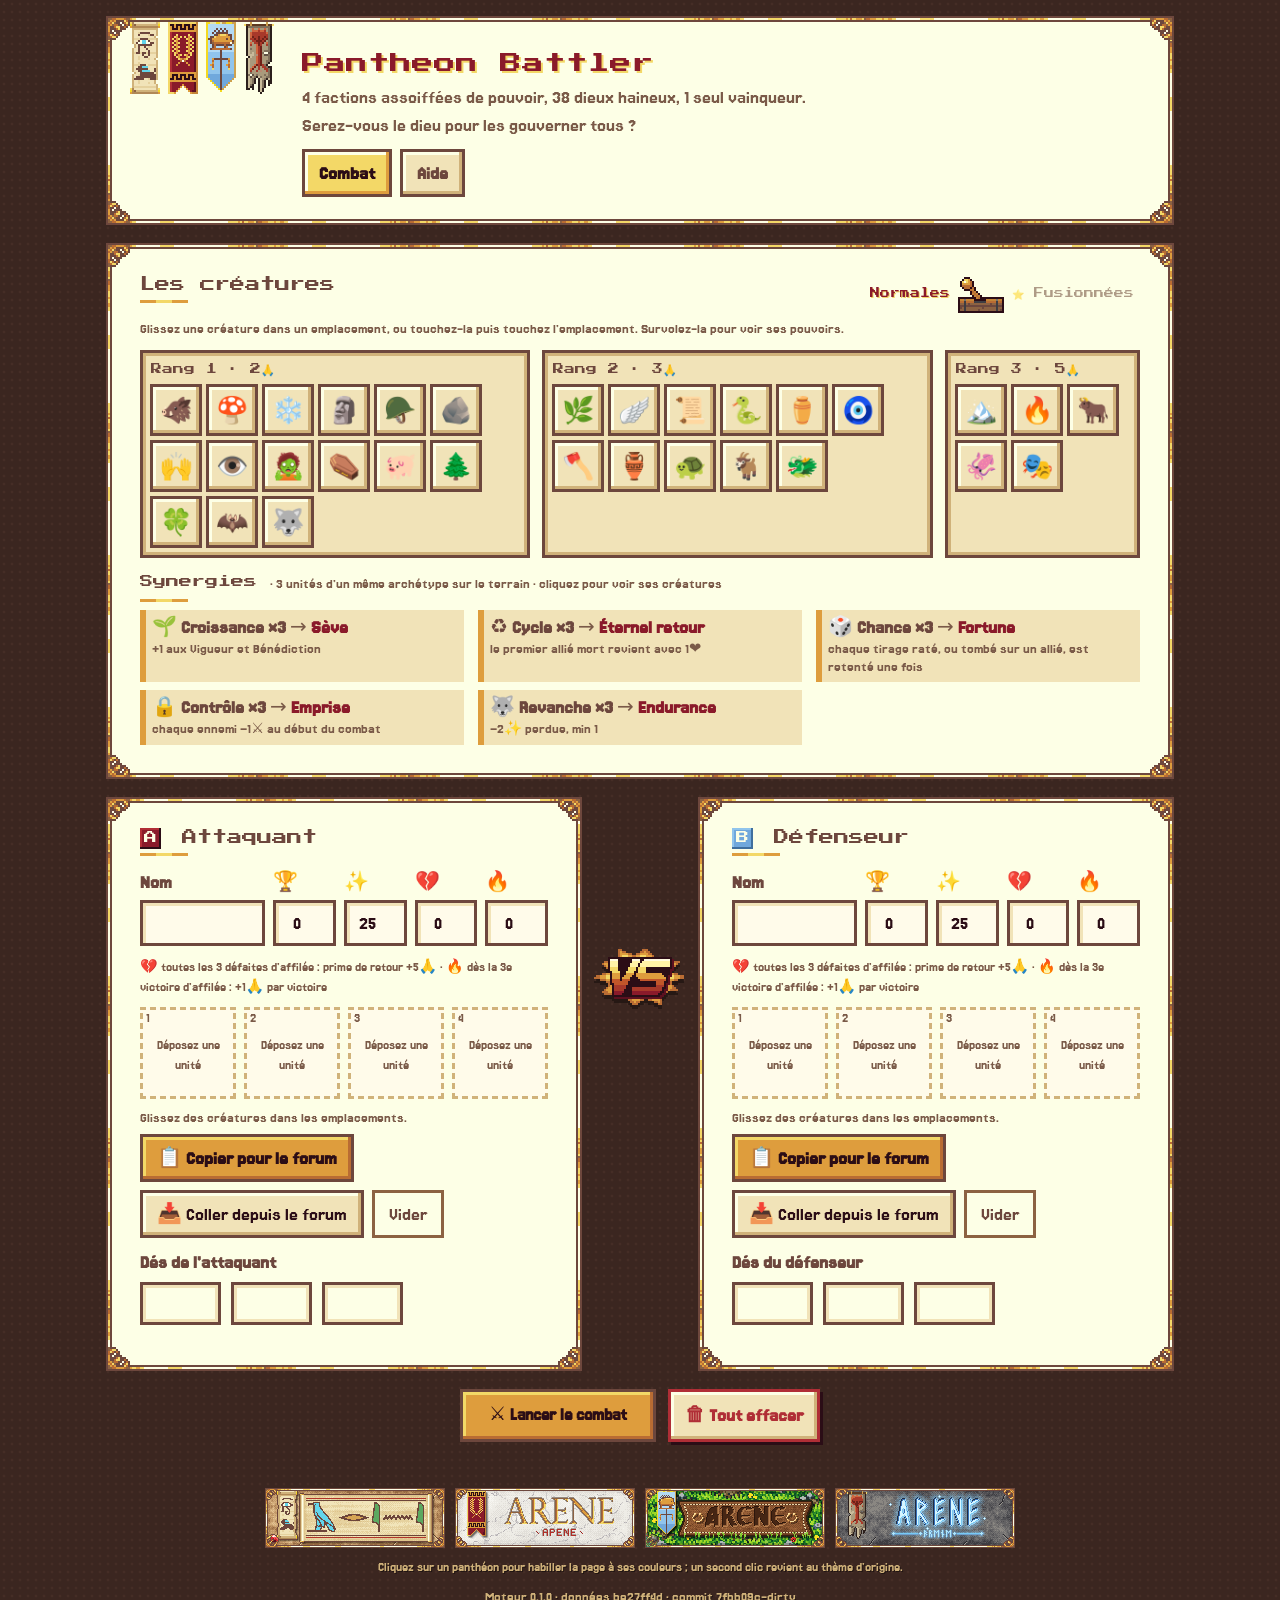
==== commit 717b8778: "Streak icons: 💔 defeats in a row, 🔥 wins in a row (🔻/🔺 still read) Co-Authored-By: Claude Opus 5.5 <" ====
--- a/index.html
+++ b/index.html
@@ -66,8 +66,8 @@
           <label class="field p-name-field">Nom <input type="text" class="p-name" maxlength="40" autocomplete="off"></label>
           <label class="field">🏆<span class="sr"> Points de victoire</span> <input type="number" class="p-vp" min="0" max="999"></label>
           <label class="field">✨<span class="sr"> Essence divine</span> <input type="number" class="p-essence" min="1" max="999"></label>
-          <label class="field" title="Défaites d'affilée : remises à 0 par une victoire">🔻<span class="sr"> Défaites d'affilée</span> <input type="number" class="p-streak" min="0" max="999"></label>
-          <label class="field" title="Victoires d'affilée : remises à 0 par une défaite">🔺<span class="sr"> Victoires d'affilée</span> <input type="number" class="p-wins" min="0" max="999"></label>
+          <label class="field" title="Défaites d'affilée : remises à 0 par une victoire">💔<span class="sr"> Défaites d'affilée</span> <input type="number" class="p-streak" min="0" max="999"></label>
+          <label class="field" title="Victoires d'affilée : remises à 0 par une défaite">🔥<span class="sr"> Victoires d'affilée</span> <input type="number" class="p-wins" min="0" max="999"></label>
         </div>
         <p class="hint streak-hint"></p>
         <div class="slots" role="list" aria-label="Terrain de l'attaquant, de gauche à droite"></div>
@@ -100,8 +100,8 @@
           <label class="field p-name-field">Nom <input type="text" class="p-name" maxlength="40" autocomplete="off"></label>
           <label class="field">🏆<span class="sr"> Points de victoire</span> <input type="number" class="p-vp" min="0" max="999"></label>
           <label class="field">✨<span class="sr"> Essence divine</span> <input type="number" class="p-essence" min="1" max="999"></label>
-          <label class="field" title="Défaites d'affilée : remises à 0 par une victoire">🔻<span class="sr"> Défaites d'affilée</span> <input type="number" class="p-streak" min="0" max="999"></label>
-          <label class="field" title="Victoires d'affilée : remises à 0 par une défaite">🔺<span class="sr"> Victoires d'affilée</span> <input type="number" class="p-wins" min="0" max="999"></label>
+          <label class="field" title="Défaites d'affilée : remises à 0 par une victoire">💔<span class="sr"> Défaites d'affilée</span> <input type="number" class="p-streak" min="0" max="999"></label>
+          <label class="field" title="Victoires d'affilée : remises à 0 par une défaite">🔥<span class="sr"> Victoires d'affilée</span> <input type="number" class="p-wins" min="0" max="999"></label>
         </div>
         <p class="hint streak-hint"></p>
         <div class="slots" role="list" aria-label="Terrain du défenseur, de gauche à droite"></div>
@@ -236,9 +236,9 @@
       <ul>
         <li>Avec la synergie <strong>Endurance</strong>, la perte est d'abord doublée (exploit), puis diminuée de 2✨, avec un
           minimum de 1✨.</li>
-        <li><strong>🔻 Défaites d'affilée</strong> : +1 pour le perdant, remises à 0 pour le vainqueur. Toutes les 3 défaites
+        <li><strong>💔 Défaites d'affilée</strong> : +1 pour le perdant, remises à 0 pour le vainqueur. Toutes les 3 défaites
           d'affilée, <strong>prime de retour +5🙏</strong> ; elles comptent aussi pour le Déchaînement de 🦑 Cthulhu (au plus 5).</li>
-        <li><strong>🔺 Victoires d'affilée</strong> : +1 pour le vainqueur, remises à 0 pour le perdant. Dès la 3e victoire
+        <li><strong>🔥 Victoires d'affilée</strong> : +1 pour le vainqueur, remises à 0 pour le perdant. Dès la 3e victoire
           d'affilée, <strong>+1🙏 de bonus de série</strong> par victoire. Un match nul ne change aucune série.</li>
         <li><strong>Rancune</strong> : les bonus du perdant sont permanents. <strong>Pillage</strong> : versé chaque
           jour. <strong>Offrande</strong> : l'essence rendue ne dépasse pas 25✨.</li>
@@ -249,7 +249,7 @@
 
     <div class="card">
       <h2>Écrire une composition à la main</h2>
-      <pre class="mono">[b]⚔ Composition de Bob[/b] · 🏆 3 · ✨ 18 · 🔻 2 défaites d'affilée · 🔺 0 victoire d'affilée
+      <pre class="mono">[b]⚔ Composition de Bob[/b] · 🏆 3 · ✨ 18 · 💔 2 défaites d'affilée · 🔥 0 victoire d'affilée
 1. 🐗 Sanglier · 1/5/0
 2. ⭐🪖 Hoplite · 2/4/4
 3. ⚰️ Ankou · 1/3/0 · Offrande 3/5
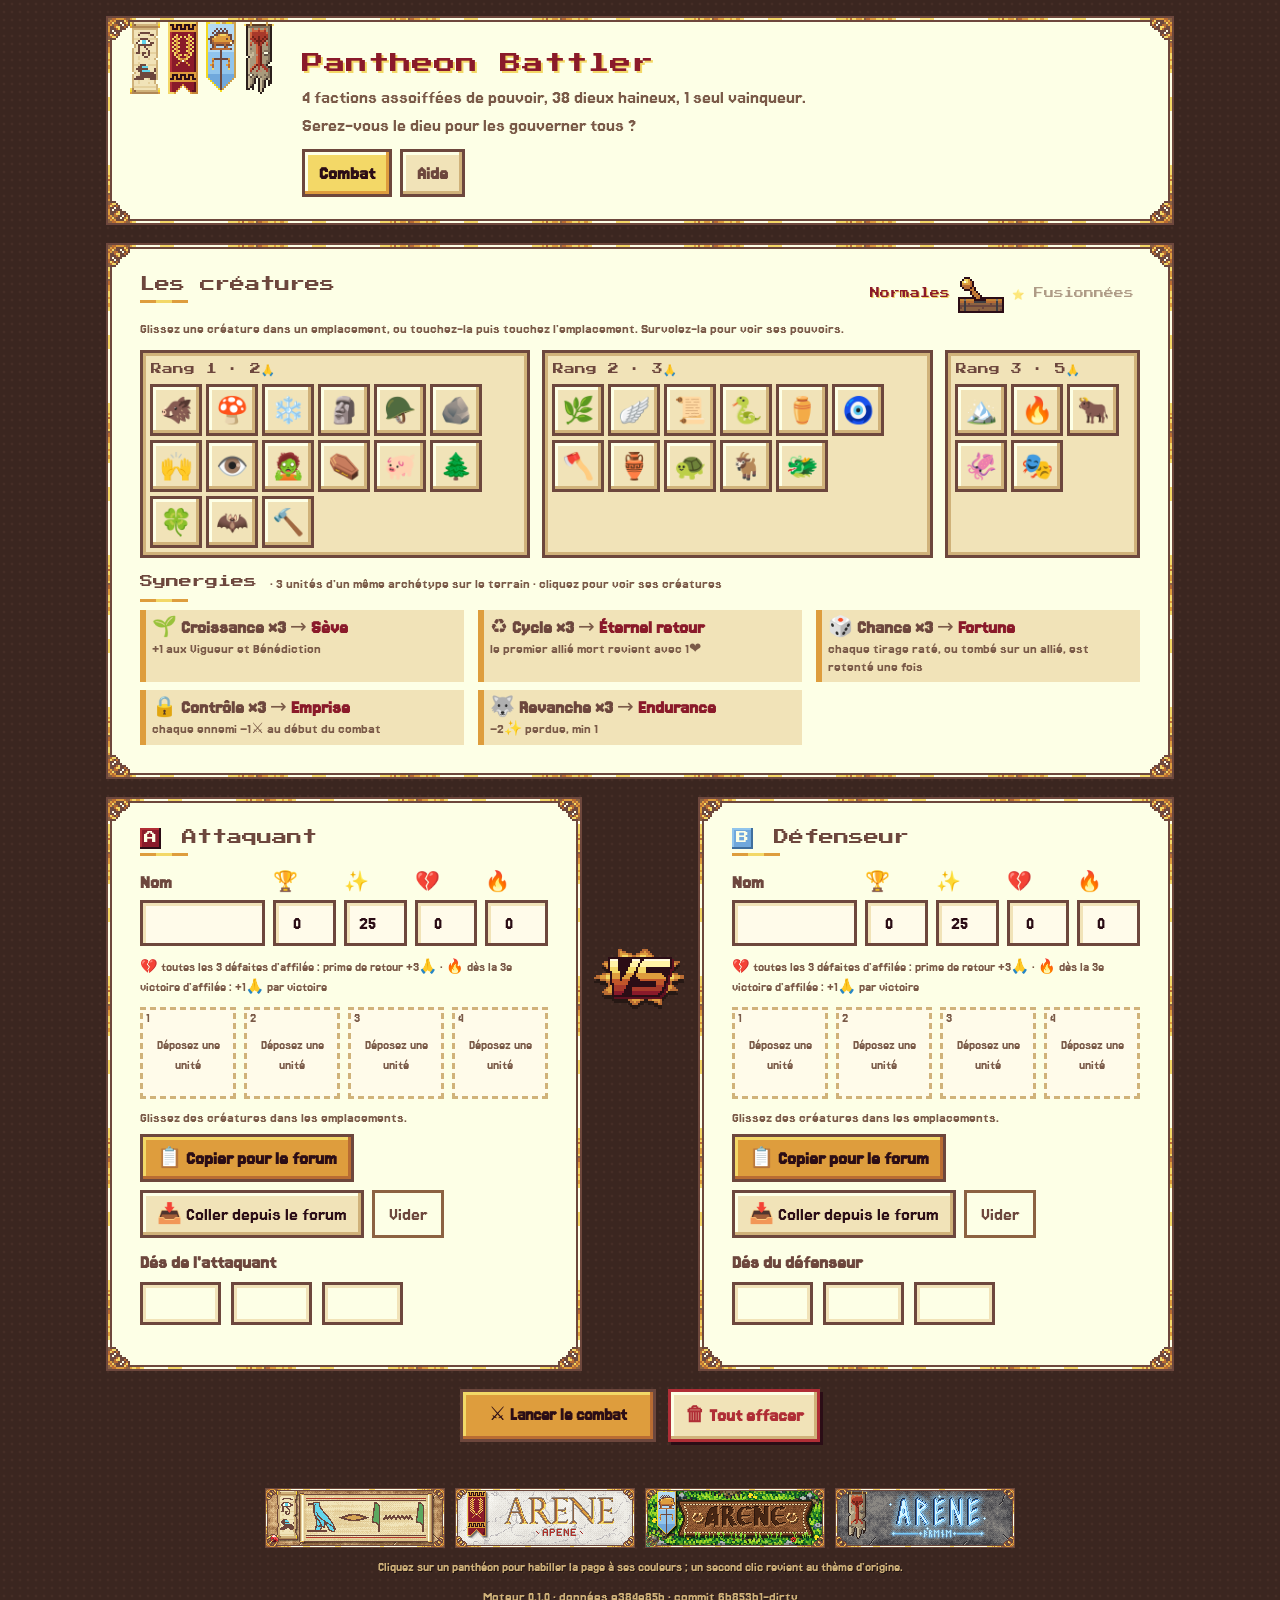
==== commit 683ef8be: "Rules from the corrected guide: shop thresholds 5/7/10, prime de retour +3🙏, "Exploit" renamed "Come" ====
--- a/index.html
+++ b/index.html
@@ -228,16 +228,16 @@
           <thead><tr><th>Résultat</th><th>Vainqueur</th><th>Perdant</th></tr></thead>
           <tbody>
             <tr><td><strong>Victoire</strong></td><td>+1🏆 et +1🙏</td><td>Perd 1✨ par rang de chaque unité adverse encore debout (une unité ⭐ compte double)</td></tr>
-            <tr><td><strong>Exploit</strong> : le joueur qui a le moins de 🏆 gagne</td><td>+2🏆 et +1🙏</td><td>Perd le double</td></tr>
+            <tr><td><strong>Comeback</strong> : le joueur qui a le moins de 🏆 gagne</td><td>+2🏆 et +1🙏</td><td>Perd le double</td></tr>
             <tr><td><strong>Match nul</strong></td><td colspan="2">Chaque joueur perd 1✨</td></tr>
           </tbody>
         </table>
       </div>
       <ul>
-        <li>Avec la synergie <strong>Endurance</strong>, la perte est d'abord doublée (exploit), puis diminuée de 2✨, avec un
+        <li>Avec la synergie <strong>Endurance</strong>, la perte est d'abord doublée (comeback), puis diminuée de 2✨, avec un
           minimum de 1✨.</li>
         <li><strong>💔 Défaites d'affilée</strong> : +1 pour le perdant, remises à 0 pour le vainqueur. Toutes les 3 défaites
-          d'affilée, <strong>prime de retour +5🙏</strong> ; elles comptent aussi pour le Déchaînement de 🦑 Cthulhu (au plus 5).</li>
+          d'affilée, <strong>prime de retour +3🙏</strong> ; elles comptent aussi pour le Déchaînement de 🦑 Cthulhu (au plus 5).</li>
         <li><strong>🔥 Victoires d'affilée</strong> : +1 pour le vainqueur, remises à 0 pour le perdant. Dès la 3e victoire
           d'affilée, <strong>+1🙏 de bonus de série</strong> par victoire. Un match nul ne change aucune série.</li>
         <li><strong>Rancune</strong> : les bonus du perdant sont permanents. <strong>Pillage</strong> : versé chaque
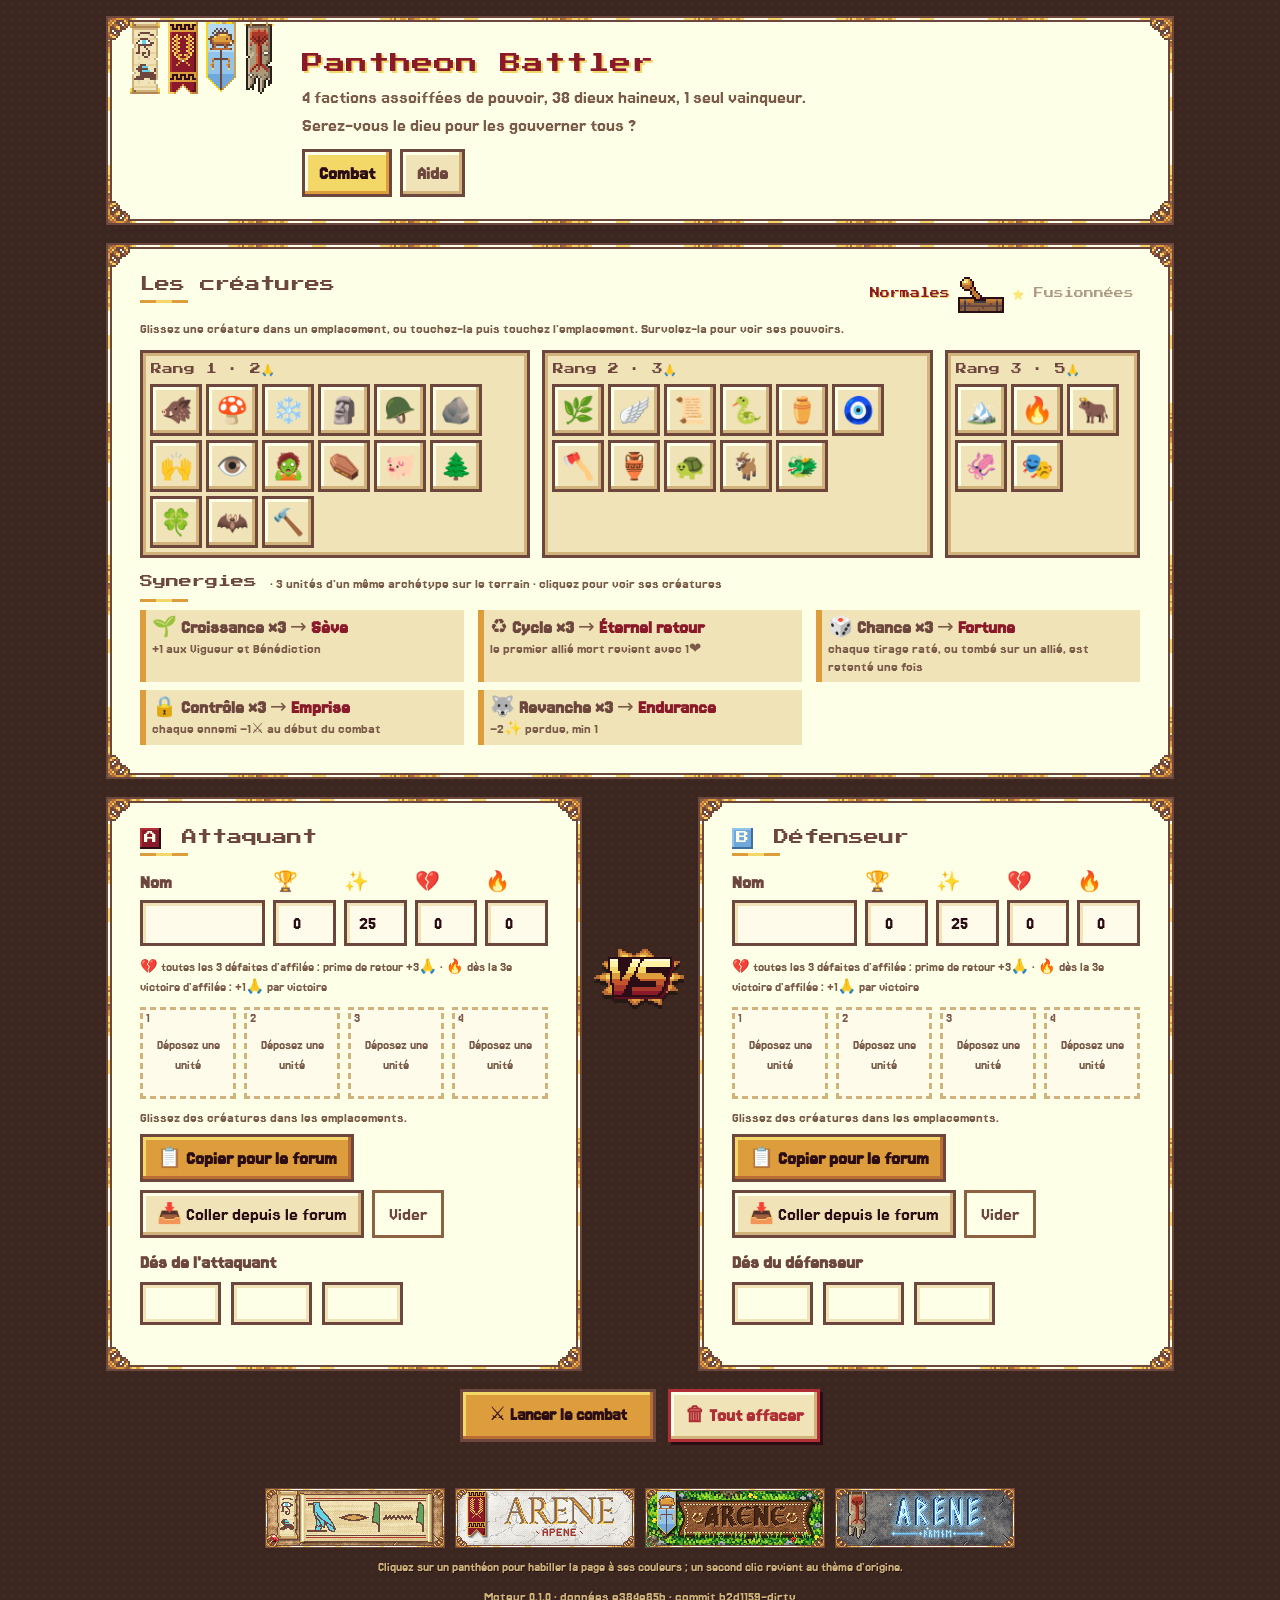
==== commit b27ba9fe: "Free starting unit: a rank 1 of one's mythology, no favors, not from the reserve (Aide, rules, forum" ====
--- a/index.html
+++ b/index.html
@@ -193,7 +193,171 @@
 
   <!-- ===== Aide ===== -->
   <section id="tab-aide" class="tab prose" role="tabpanel" aria-labelledby="tabbtn-aide" hidden>
-    <div class="card">
+    <nav class="card toc" aria-label="Sommaire de l'aide">
+      <h2>Sommaire</h2>
+      <ul>
+        <li><a href="#aide-jeu">Le jeu en bref</a></li>
+        <li><a href="#aide-depart">Votre unité de départ</a></li>
+        <li><a href="#aide-premiers-pas">Premiers pas</a></li>
+        <li><a href="#aide-bazar">Le Bazar : mode d'emploi</a></li>
+        <li><a href="#aide-fusions">Fusions et synergies</a></li>
+        <li><a href="#aide-defi">Lancer un défi</a></li>
+        <li><a href="#aide-resultat">Le résultat</a></li>
+        <li><a href="#aide-combat">Le déroulé d'un combat</a></li>
+        <li><a href="#aide-composition">Écrire une composition</a></li>
+        <li><a href="#aide-seed">La seed</a></li>
+      </ul>
+    </nav>
+
+    <div class="card" id="aide-jeu">
+      <h2>Le jeu en bref</h2>
+      <p>Vous incarnez un dieu. Vous recrutez des <strong>créatures mythologiques</strong>, vous les alignez sur votre
+        terrain et vous défiez les autres dieux. Les combats se jouent <strong>tout seuls</strong> : tout se décide dans le
+        recrutement, les fusions et l'ordre de vos unités.</p>
+      <p><strong>Le but</strong> : avoir le plus de <strong>points de victoire 🏆</strong> à la fin de la saison. On en gagne
+        en remportant des combats. Un dieu qui tombe à <strong>0✨</strong> perd tout, y compris ses 🏆, et repart de zéro.</p>
+      <div class="table-scroll">
+        <table>
+          <tbody>
+            <tr><td>🙏 <strong>Faveurs</strong></td><td>La monnaie : poster au Bazar, recruter, investir.</td></tr>
+            <tr><td>✨ <strong>Essence divine</strong></td><td>Vos « vies » : 25 au départ, 25 au maximum, jamais régénérées.</td></tr>
+            <tr><td>🏆 <strong>Points de victoire</strong></td><td>Le score.</td></tr>
+            <tr><td>⚔ ❤ 🛡</td><td>ATQ, PV et DÉF d'une unité. Chaque coup reçu est diminué de la DÉF (minimum 1 dégât).</td></tr>
+            <tr><td><strong>Rang</strong></td><td>1, 2 ou 3 : la puissance et le prix d'une unité.</td></tr>
+            <tr><td><strong>Terrain</strong> / <strong>Réserve</strong></td><td>4 emplacements pour les unités qui combattent, 4 pour celles qu'on garde de côté.</td></tr>
+          </tbody>
+        </table>
+      </div>
+      <p><strong>Chaque jour, à 00h20</strong> : +5🙏 de revenu (au-delà de 10🙏, le surplus est perdu, sauf avec le Magot),
+        puis les pouvoirs « chaque jour » agissent (Vigueur, Bénédiction, Forge, Pillage, Pot d'or…).</p>
+      <ul>
+        <li><strong>6 combats par jour</strong> au maximum, jamais deux d'affilée contre le même adversaire.</li>
+        <li><strong>Une journée sans combattre coûte 1🏆</strong> (jamais en dessous de 0).</li>
+      </ul>
+    </div>
+
+    <div class="card" id="aide-depart">
+      <h2>Votre unité de départ</h2>
+      <p>En commençant, chaque dieu choisit <strong>une unité de rang 1 de sa mythologie, gratuitement</strong> : elle ne
+        coûte aucune faveur et n'est <strong>pas prise dans la réserve commune</strong>. Elle arrive directement sur votre
+        terrain.</p>
+      <div class="table-scroll">
+        <table>
+          <thead><tr><th>Mythologie</th><th>Unités de rang 1 au choix</th></tr></thead>
+          <tbody>
+            <tr><td>Égyptienne</td><td>🗿 Ouchebti · 🙌 Ka</td></tr>
+            <tr><td>Gréco-romaine</td><td>🪖 Hoplite · 🪨 Sisyphe · 👁️ Cyclope · 🦇 Érinye · 🔨 Cabire</td></tr>
+            <tr><td>Gauloise</td><td>🐗 Sanglier · 🍄 Korrigan · ⚰️ Ankou · 🌲 Bugul-noz · 🍀 Leprechaun</td></tr>
+            <tr><td>Scandinave</td><td>❄️ Géant du givre · 🧟 Draugr · 🐖 Sæhrímnir</td></tr>
+          </tbody>
+        </table>
+      </div>
+      <p class="hint">Survolez une créature dans l'onglet <em>Combat</em> pour comparer leurs pouvoirs avant de choisir.</p>
+    </div>
+
+    <div class="card" id="aide-premiers-pas">
+      <h2>Premiers pas</h2>
+      <ol>
+        <li>Choisissez votre <strong>unité de départ gratuite</strong> parmi les rangs 1 de votre mythologie.</li>
+        <li>Achetez vos premières unités au <strong>Bazar</strong> : un message, un achat, puis laissez poster les autres.</li>
+        <li>Visez <strong>3 unités d'un même archétype</strong> pour sa synergie, et <strong>3 exemplaires d'une même
+          unité</strong> pour une fusion ⭐.</li>
+        <li>Soignez <strong>l'ordre de votre terrain</strong> : les unités avec Provocation protègent les plus fragiles, et
+          certains pouvoirs visent l'allié de gauche ou de droite.</li>
+        <li>Préparez votre défi dans l'onglet <em>Combat</em>, copiez-le, ajoutez vos trois dés et postez-le.</li>
+        <li>Combattez au moins une fois par jour, et surveillez votre ✨ : à 0, tout est perdu.</li>
+      </ol>
+    </div>
+
+    <div class="card" id="aide-bazar">
+      <h2>Le Bazar : mode d'emploi</h2>
+      <p>La boutique est un <strong>sujet du forum commun à tous les dieux</strong>. Chaque page de 10 messages est une
+        nouvelle boutique : en tête de page, le MJ poste <strong>une boutique de 7 unités par niveau</strong>.</p>
+      <ul>
+        <li>Vous achetez dans la boutique de <strong>votre niveau</strong>.</li>
+        <li><strong>Un message coûte 1🙏</strong>, plus le prix de l'unité : <strong>2🙏</strong> (rang 1),
+          <strong>3🙏</strong> (rang 2), <strong>5🙏</strong> (rang 3) au total.</li>
+        <li><strong>Un achat par message</strong>, et <strong>pas deux messages d'affilée</strong>.</li>
+        <li><strong>Premier arrivé, premier servi</strong> : une unité achetée disparaît de la boutique.</li>
+        <li><strong>Chaque message affiche votre état après l'achat</strong> : terrain et réserve, nouvelle unité comprise,
+          et faveurs restantes.</li>
+        <li><strong>Améliorer sa boutique se fait aussi au Bazar</strong> : postez <code>investir N</code>, seul ou avec un
+          achat.</li>
+      </ul>
+      <p><strong>Les ordres</strong> : <code>acheter X</code> · <code>passer</code> (n'achète rien, fait avancer la page) ·
+        <code>vendre X</code> (+1🙏) · <code>investir N</code> · <code>aligner</code> / <code>réserver</code>. Un seul achat
+        par message, mais autant d'ordres gratuits que vous voulez.</p>
+
+      <h3>Exemple</h3>
+      <p class="hint">Page 3, boutique de niveau 1 : 🐗 Sanglier · ❄️ Géant du givre · 🍄 Korrigan · 🐍 Méduse · … Alice a
+        10🙏 et un ❄️ Géant du givre ; Bob a 5🙏 et rien d'autre.</p>
+      <ol class="example">
+        <li><span class="who">Alice</span>
+          <pre class="mono">acheter Méduse
+Terrain : ❄️ Géant du givre 2/3/0 · 🐍 Méduse 2/4/0
+Réserve : —
+Faveurs : 7🙏</pre>
+          <p>Elle obtient la Méduse pour <strong>3🙏</strong>.</p></li>
+        <li><span class="who">Bob</span>
+          <pre class="mono">acheter Sanglier
+Terrain : 🐗 Sanglier 1/4/0
+Réserve : —
+Faveurs : 3🙏</pre>
+          <p>Il obtient le Sanglier pour <strong>2🙏</strong>.</p></li>
+        <li><span class="who">Alice</span>
+          <pre class="mono">acheter Korrigan · vendre Géant du givre · investir 2
+Terrain : 🐍 Méduse 2/4/0 · 🍄 Korrigan 2/3/0
+Réserve : —
+Faveurs : 4🙏 (2/5🙏 investis vers le niveau 2)</pre>
+          <p>Bob a posté entre ses deux messages, c'est permis. Elle paie 2🙏, récupère 1🙏 et en investit 2.</p></li>
+        <li><span class="who">Bob</span>
+          <pre class="mono">passer
+Terrain : 🐗 Sanglier 1/4/0
+Réserve : —
+Faveurs : 2🙏</pre>
+          <p>1🙏, la page se rapproche de la prochaine boutique.</p></li>
+      </ol>
+
+      <h3>Les niveaux</h3>
+      <div class="table-scroll">
+        <table>
+          <thead><tr><th>Niveau</th><th>Rang 1</th><th>Rang 2</th><th>Rang 3</th><th>Pour l'atteindre</th></tr></thead>
+          <tbody>
+            <tr><td>1</td><td>80 %</td><td>20 %</td><td>—</td><td>au départ</td></tr>
+            <tr><td>2</td><td>55 %</td><td>45 %</td><td>—</td><td>5🙏 investies</td></tr>
+            <tr><td>3</td><td>30 %</td><td>65 %</td><td>5 %</td><td>7🙏 de plus</td></tr>
+            <tr><td>4</td><td>15 %</td><td>75 %</td><td>10 %</td><td>10🙏 de plus</td></tr>
+          </tbody>
+        </table>
+      </div>
+      <p>L'excédent investi est reporté. <strong>Monter de niveau est définitif</strong> : plus d'accès aux boutiques des
+        niveaux inférieurs.</p>
+      <p>Les unités sont tirées dans une <strong>réserve commune</strong> tenue par le MJ : plus il reste d'exemplaires
+        d'une unité, plus elle sort souvent ; une unité épuisée ne sort plus. Une unité vendue ou perdue y retourne.</p>
+    </div>
+
+    <div class="card" id="aide-fusions">
+      <h2>Fusions et synergies</h2>
+      <p><strong>3 exemplaires identiques</strong> (terrain et réserve confondus) fusionnent aussitôt en <strong>une unité
+        ⭐</strong> : stats de base doublées, nombres de ses pouvoirs doublés, et une unité au hasard du rang supérieur en
+        prime. Fusionner trois unités de <strong>rang 3</strong> est une <strong>Ascension</strong> : +5🏆, et ses exemplaires
+        retournent à la réserve commune. Le levier <em>⭐ Fusionnées</em> de l'onglet Combat montre la version ⭐ de chaque
+        créature.</p>
+      <p><strong>3 unités d'un même archétype sur le terrain</strong> donnent une synergie à toute l'armée (une unité à
+        double archétype compte pour les deux) :</p>
+      <ul>
+        <li>🌱 <strong>Croissance → Sève</strong> : chaque Vigueur, Bénédiction et Forge donne +1 de plus.</li>
+        <li>♻️ <strong>Cycle → Éternel retour</strong> : une fois par combat, le premier allié qui meurt définitivement revient
+          avec 1❤.</li>
+        <li>🎲 <strong>Chance → Fortune</strong> : chaque pile ou face raté est retenté une fois.</li>
+        <li>🔒 <strong>Contrôle → Emprise</strong> : au début du combat, chaque ennemi perd 1⚔.</li>
+        <li>🐺 <strong>Revanche → Endurance</strong> : une défaite coûte 2✨ de moins (minimum 1✨).</li>
+      </ul>
+      <p>Seules les unités <strong>sur le terrain</strong> activent leurs pouvoirs ; celles en réserve dorment, sauf pour
+        les effets « à la vente ».</p>
+    </div>
+
+    <div class="card" id="aide-defi">
       <h2>Lancer un défi</h2>
       <ol>
         <li><strong>Le défi</strong> : l'attaquant poste sur le forum sa composition (ses unités, de gauche à droite) et
@@ -210,18 +374,7 @@
         une acceptation postée ne peut pas être retirée.</p>
     </div>
 
-    <div class="card">
-      <h2>La seed</h2>
-      <p>Chaque dé, moins 1, donne deux chiffres (de 00 à 99) ; on les met bout à bout, les trois dés de l'attaquant d'abord,
-        puis les trois du défenseur :</p>
-      <p class="formula">seed = Σ (dé<sub>i</sub> − 1) × 100<sup>5 − i</sup></p>
-      <p>Exemple : 12 · 3 · 77 puis 45 · 9 · 100 → 11 02 76 44 08 99 → seed <strong>110276440899</strong>.</p>
-      <p>La même seed, les mêmes compositions et les mêmes données donnent toujours le même combat, sur cette page comme dans
-        le simulateur (<code>pantheon-battler fight</code>). Le pied de page indique la version du moteur et l'empreinte des
-        données : elles figurent aussi à la fin de chaque résultat.</p>
-    </div>
-
-    <div class="card">
+    <div class="card" id="aide-resultat">
       <h2>Le résultat</h2>
       <div class="table-scroll">
         <table>
@@ -247,7 +400,22 @@
       </ul>
     </div>
 
-    <div class="card">
+    <div class="card" id="aide-combat">
+      <h2>Le déroulé d'un combat</h2>
+      <ul>
+        <li>Les unités sont alignées <strong>de gauche à droite</strong> : la position compte.</li>
+        <li>Le camp qui a <strong>le plus d'unités attaque en premier</strong> (à égalité, tirage au sort), puis les camps
+          alternent.</li>
+        <li>À son tour, un camp attaque avec son unité <strong>la plus à gauche qui n'a pas encore attaqué</strong> ; quand
+          toutes l'ont fait, on recommence par la gauche.</li>
+        <li>L'attaquant frappe <strong>un ennemi au hasard</strong> (une unité avec Provocation doit être choisie en
+          priorité), et <strong>la cible riposte en même temps</strong>. Dégâts = ATQ − DÉF, minimum 1.</li>
+        <li>Le combat s'arrête quand un camp n'a plus d'unités ; au-delà de 100 échanges, c'est un match nul.</li>
+      </ul>
+      <p>Survolez une créature dans l'onglet <em>Combat</em> pour lire ses pouvoirs et le moment où ils agissent.</p>
+    </div>
+
+    <div class="card" id="aide-composition">
       <h2>Écrire une composition à la main</h2>
       <pre class="mono">[b]⚔ Composition de Bob[/b] · 🏆 3 · ✨ 18 · 💔 2 défaites d'affilée · 🔥 0 victoire d'affilée
 1. 🐗 Sanglier · 1/5/0
@@ -257,6 +425,16 @@
       <p>Une ligne par unité, de gauche à droite, avec ses stats <strong>ATQ/PV/DÉF</strong> actuelles. Le nom suffit (sans
         accents ni emoji si besoin) ; ⭐ ou « fusionné » marque une unité fusionnée ; l'Ankou indique où en est sa quête.
         <em>Coller depuis le forum</em> lit ce format et remplit les emplacements.</p>
+    </div>
+    <div class="card" id="aide-seed">
+      <h2>La seed</h2>
+      <p>Chaque dé, moins 1, donne deux chiffres (de 00 à 99) ; on les met bout à bout, les trois dés de l'attaquant d'abord,
+        puis les trois du défenseur :</p>
+      <p class="formula">seed = Σ (dé<sub>i</sub> − 1) × 100<sup>5 − i</sup></p>
+      <p>Exemple : 12 · 3 · 77 puis 45 · 9 · 100 → 11 02 76 44 08 99 → seed <strong>110276440899</strong>.</p>
+      <p>La même seed, les mêmes compositions et les mêmes données donnent toujours le même combat, sur cette page comme dans
+        le simulateur (<code>pantheon-battler fight</code>). Le pied de page indique la version du moteur et l'empreinte des
+        données : elles figurent aussi à la fin de chaque résultat.</p>
     </div>
   </section>
   <div id="tip" class="tip" role="tooltip" hidden></div>
--- a/style.css
+++ b/style.css
@@ -826,3 +826,13 @@
 .gm .stock-row .stock-name { min-width: 0; overflow-wrap: break-word; }
 .gm .stock-row input { width: 3.4em; flex: none; padding: 3px 2px; }
 .gm .stock-row .step { flex: none; min-width: 1.9em; }
+
+/* ---------------------------------------------------------------- Aide: contents and Bazar example */
+.toc ul { list-style: none; padding: 0; margin: 0; display: flex; flex-wrap: wrap; gap: 6px 18px; }
+.toc a { color: var(--brown); font-weight: 600; }
+.prose [id^="aide-"] { scroll-margin-top: 12px; }
+.example { list-style: none; padding: 0; display: grid; gap: 10px; }
+.example li { margin: 0; max-width: none; }
+.example .who { font-weight: 700; color: var(--wine); }
+.example pre { margin: 4px 0; white-space: pre-wrap; overflow-wrap: anywhere; }
+.example p { margin: 0; color: var(--muted); }
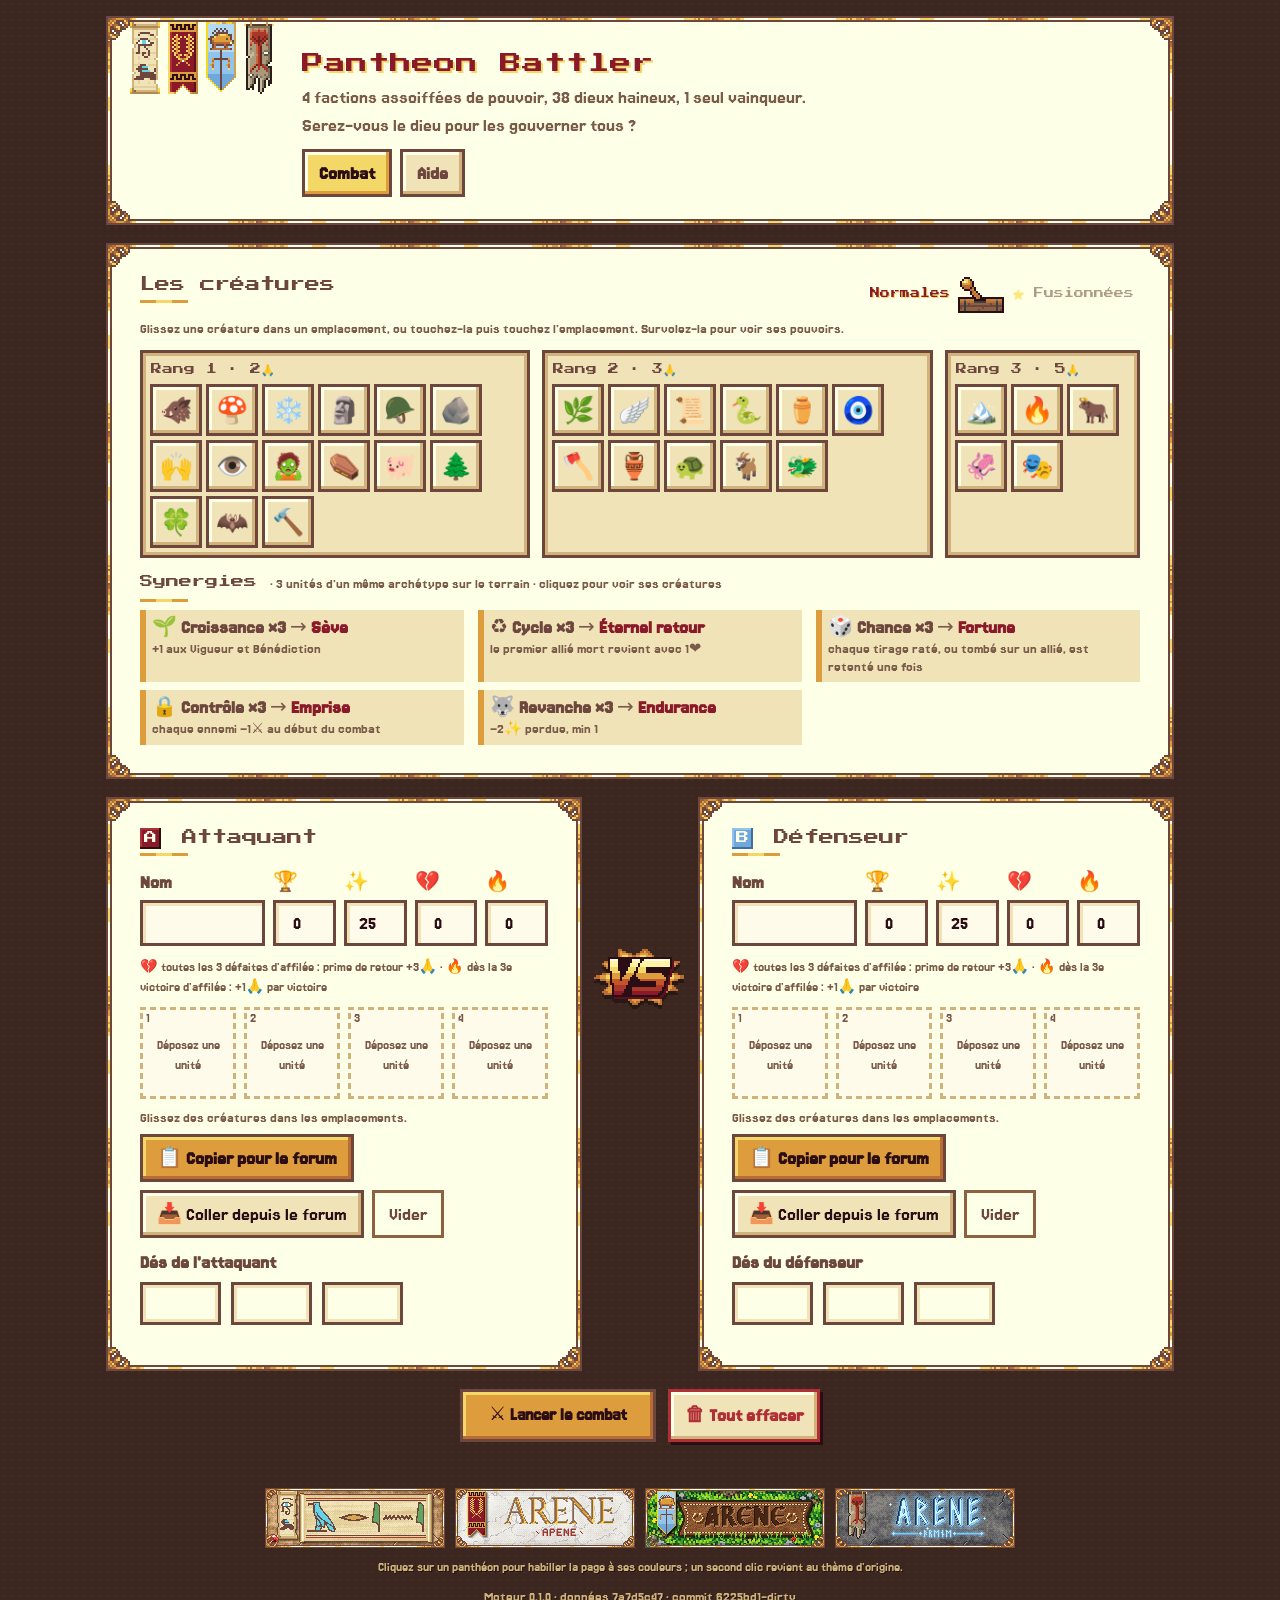
==== commit 26fca279: "Remove the favor cap: favors accumulate without limit favor_cap is now optional in rules.toml (absen" ====
--- a/index.html
+++ b/index.html
@@ -228,7 +228,7 @@
           </tbody>
         </table>
       </div>
-      <p><strong>Chaque jour, à 00h20</strong> : +5🙏 de revenu (au-delà de 10🙏, le surplus est perdu, sauf avec le Magot),
+      <p><strong>Chaque jour, à 00h20</strong> : +5🙏 de revenu (pas de plafond : les faveurs s'accumulent sans limite),
         puis les pouvoirs « chaque jour » agissent (Vigueur, Bénédiction, Forge, Pillage, Pot d'or…).</p>
       <ul>
         <li><strong>6 combats par jour</strong> au maximum, jamais deux d'affilée contre le même adversaire.</li>
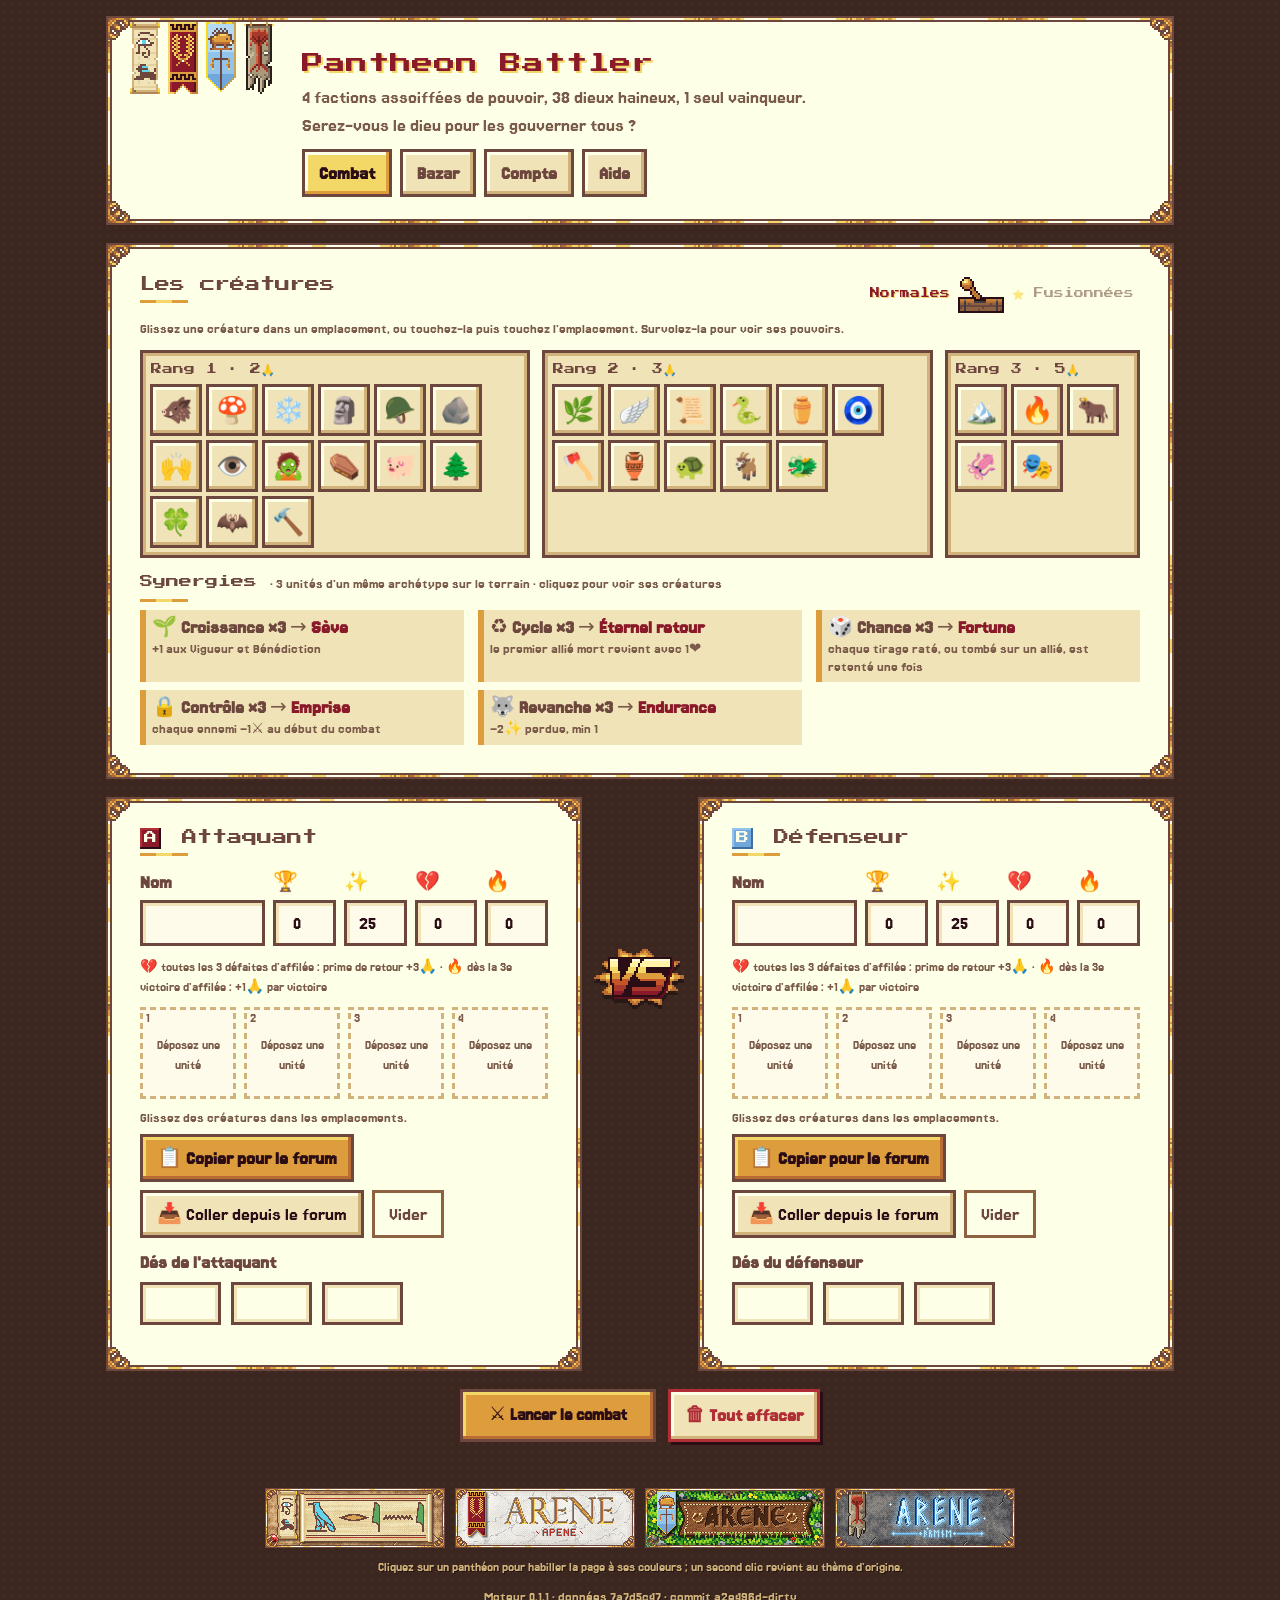
==== commit ae9f56ef: "Bazar online: player Bazar and Compte tabs, AWS server, GM tool sync - Bazar tab: live shop, orders " ====
--- a/index.html
+++ b/index.html
@@ -31,6 +31,8 @@
     <p class="sub">4 factions assoiffées de pouvoir, 38 dieux haineux, 1 seul vainqueur.<br>Serez-vous le dieu pour les gouverner tous&nbsp;?</p>
     <nav class="tabs" role="tablist">
       <button type="button" role="tab" id="tabbtn-combat" data-tab="combat" aria-selected="true">Combat</button>
+      <button type="button" role="tab" id="tabbtn-bazar" data-tab="bazar" aria-selected="false">Bazar</button>
+      <button type="button" role="tab" id="tabbtn-compte" data-tab="compte" aria-selected="false" hidden>Compte</button>
       <button type="button" role="tab" id="tabbtn-aide" data-tab="aide" aria-selected="false">Aide</button>
     </nav>
    </div>
@@ -191,6 +193,134 @@
     </div>
   </section>
 
+  <!-- ===== Bazar ===== -->
+  <section id="tab-bazar" class="tab" role="tabpanel" aria-labelledby="tabbtn-bazar" hidden>
+    <div id="bzp-offline" class="notice" hidden></div>
+
+    <div class="card">
+      <div class="card-head">
+        <h2>La boutique <span id="bzp-page"></span></h2>
+        <div class="buttons"><button type="button" id="bzp-reload">Actualiser</button></div>
+      </div>
+      <p id="bzp-shop-meta" class="hint" role="status"></p>
+      <div id="bzp-levels" class="bzp-levels" role="group" aria-label="Boutique affichée"></div>
+      <div id="bzp-shop" class="bzp-shop"></div>
+      <p id="bzp-shop-hint" class="hint"></p>
+    </div>
+
+    <div class="card">
+      <h2>Mon dieu</h2>
+      <p id="bzp-account-mini" class="bzp-account-mini" hidden></p>
+      <!-- The god's editor: shown here, or in the Compte tab while that tab is open (bazar.js placeGod). -->
+      <div id="bzp-god-home"><div id="bzp-god">
+      <div class="bzp-who">
+        <label class="field">Nom sur le forum <input type="text" id="bzp-name" maxlength="40" autocomplete="nickname" spellcheck="false"></label>
+        <label class="field">Faveurs 🙏 <input type="number" id="bzp-favors" min="0" max="99999" value="0"></label>
+        <label class="field">Niveau de boutique <input type="number" id="bzp-level" min="1" max="4" value="1"></label>
+        <label class="field">Investi <span class="bzp-inline"><input type="number" id="bzp-invested" min="0" value="0"> <span id="bzp-invested-hint" class="hint"></span></span></label>
+      </div>
+      <p id="bzp-name-hint" class="hint">Votre nom sur le forum : il identifie vos messages au Bazar, et il est à vous dès votre
+        premier message confirmé.</p>
+      <h3>Terrain</h3>
+      <div id="bzp-board" class="slots bzp-slots" role="list"></div>
+      <h3>Réserve</h3>
+      <div id="bzp-reserve" class="slots bzp-slots" role="list"></div>
+      <p class="hint">Glissez une unité pour la déplacer (sur le terrain ou entre terrain et réserve). Touchez-la pour corriger ses
+        stats, ou la vendre dans l'onglet Bazar.</p>
+      <div id="bzp-editor" class="bzp-editor" hidden></div>
+      <div id="bzp-state-messages" class="messages" aria-live="polite"></div>
+      <details class="bzp-more">
+        <summary>Ajouter une unité · importer un état</summary>
+        <p class="hint">Ajoutez votre unité de départ, ou celle que le MJ vous donne après une fusion.</p>
+        <div class="bz-fill">
+          <label class="field">Unité <select id="bzp-add-unit"></select></label>
+          <label class="bzp-check"><input type="checkbox" id="bzp-add-star"> ⭐ fusionnée</label>
+          <button type="button" id="bzp-add">Ajouter</button>
+        </div>
+        <label class="field bzp-paste-field">Votre dernier message du Bazar (écrit à la main, avant le Bazar en ligne)
+          <textarea id="bzp-paste" rows="4" spellcheck="false" placeholder="Terrain : 🐗 Sanglier 1/4/0&#10;Réserve : —&#10;Faveurs : 3🙏 · niveau 1"></textarea>
+        </label>
+        <button type="button" id="bzp-read">Importer cet état</button>
+      </details>
+      </div></div>
+    </div>
+
+    <div class="card">
+      <h2>Mon message</h2>
+      <p class="bzp-orders-line"><strong>Ordres :</strong> <span id="bzp-orders"></span></p>
+      <div class="bz-fill">
+        <label class="field">Investir 🙏 <input type="number" id="bzp-invest" min="0" max="999" value="0"></label>
+        <button type="button" class="ghost" id="bzp-clear">Tout effacer</button>
+      </div>
+      <div id="bzp-post-messages" class="messages" aria-live="polite"></div>
+      <p id="bzp-cost" class="bzp-cost"></p>
+      <textarea id="bzp-text" class="mono" rows="6" readonly spellcheck="false" aria-label="Texte du message"></textarea>
+      <div class="actions left">
+        <button type="button" class="primary" id="bzp-confirm" disabled>✅ Confirmer et copier</button>
+        <button type="button" class="ghost" id="bzp-copy">Copier sans confirmer</button>
+      </div>
+      <p class="hint">« Confirmer » réserve votre achat sur le Bazar en ligne (premier arrivé, premier servi) et copie le message :
+        collez-le aussitôt dans le sujet du Bazar. En cas d'erreur, annulez-le dans « Mes messages ».</p>
+      <div id="bzp-messages" class="messages" aria-live="polite"></div>
+      <details class="bzp-more">
+        <summary>Aperçu du message</summary>
+        <div id="bzp-preview" class="preview"></div>
+      </details>
+    </div>
+
+    <div class="card">
+      <h2>Mes messages</h2>
+      <p class="hint">Annuler un message rend l'unité achetée à la boutique, vous rend vos unités vendues, et remet votre dieu
+        comme avant ce message (s'il n'a pas changé depuis). Annulez du plus récent au plus ancien.</p>
+      <ol id="bzp-mine" class="journal"></ol>
+    </div>
+
+    <div class="card">
+      <h2>Derniers messages du Bazar</h2>
+      <ol id="bzp-feed" class="journal"></ol>
+    </div>
+  </section>
+  <div id="bzp-tip" class="tip" role="tooltip" hidden></div>
+
+  <!-- ===== Compte (players' account on the Bazar server) ===== -->
+  <section id="tab-compte" class="tab" role="tabpanel" aria-labelledby="tabbtn-compte" hidden>
+    <div class="card">
+      <h2>Mon compte</h2>
+      <div id="bzp-account" class="bzp-account"></div>
+      <div id="bzp-account-messages" class="messages" aria-live="polite"></div>
+    </div>
+
+    <div class="card">
+      <div class="card-head">
+        <h2>Ma composition</h2>
+        <div class="buttons"><button type="button" class="primary" id="acc-copy">Copier pour le forum</button></div>
+      </div>
+      <p id="acc-god-meta" class="hint"></p>
+      <div id="acc-god-home"></div>
+      <h3>Pour un défi</h3>
+      <p class="hint">« Copier pour le forum » écrit votre terrain comme composition de défi (la même que dans l'onglet
+        Combat), avec les trois dés : collez-la sur le forum pour lancer ou accepter un défi. La réserve ne combat pas.</p>
+      <div class="bzp-who">
+        <label class="field">Points de victoire 🏆 <input type="number" id="acc-vp" min="0" max="9999"></label>
+        <label class="field">Essence ✨ <input type="number" id="acc-essence" min="1" max="9999"></label>
+        <label class="field">Défaites d'affilée 💔 <input type="number" id="acc-streak" min="0" max="9999"></label>
+        <label class="field">Victoires d'affilée 🔥 <input type="number" id="acc-wins" min="0" max="9999"></label>
+      </div>
+      <div id="acc-compo-messages" class="messages" aria-live="polite"></div>
+      <details class="bzp-more">
+        <summary>Aperçu de la composition</summary>
+        <div id="acc-compo-preview" class="preview"></div>
+      </details>
+    </div>
+
+    <div class="card">
+      <h2>Historique</h2>
+      <p class="hint">Vos derniers messages confirmés au Bazar (les 30 plus récents), chacun avec l'état de votre dieu juste
+        après. Touchez un message pour le relire.</p>
+      <ol id="acc-history" class="journal acc-history"></ol>
+    </div>
+  </section>
+
   <!-- ===== Aide ===== -->
   <section id="tab-aide" class="tab prose" role="tabpanel" aria-labelledby="tabbtn-aide" hidden>
     <nav class="card toc" aria-label="Sommaire de l'aide">
@@ -278,9 +408,17 @@
         <li><strong>Un message coûte 1🙏</strong>, plus le prix de l'unité : <strong>2🙏</strong> (rang 1),
           <strong>3🙏</strong> (rang 2), <strong>5🙏</strong> (rang 3) au total.</li>
         <li><strong>Un achat par message</strong>, et <strong>pas deux messages d'affilée</strong>.</li>
-        <li><strong>Premier arrivé, premier servi</strong> : une unité achetée disparaît de la boutique.</li>
+        <li><strong>Premier arrivé, premier servi</strong> : une unité achetée disparaît de la boutique.
+          <strong>Confirmez votre achat dans l'onglet <em>Bazar</em></strong> avant de poster : une unité confirmée par un
+          autre joueur n'est plus à vendre.</li>
         <li><strong>Chaque message affiche votre état après l'achat</strong> : terrain et réserve, nouvelle unité comprise,
-          et faveurs restantes.</li>
+          faveurs restantes et niveau. L'onglet <em>Bazar</em> écrit ce message pour vous ; une erreur s'y annule.</li>
+        <li><strong>Votre dieu est gardé en ligne</strong> dès votre premier message confirmé : votre nom est alors à vous, et
+          ce navigateur retrouve votre dieu. Avec votre <strong>clé MyHordes</strong> (facultative), votre nom est vérifié et
+          vous retrouvez votre dieu sur n'importe quel appareil ; sans clé, un <strong>code</strong> l'ouvre sur un autre
+          appareil. L'onglet <em>Compte</em> permet de modifier votre dieu, de copier votre terrain comme composition de
+          défi pour le forum, et montre l'historique de vos messages. Tout est effacé
+          60 jours après la dernière modification.</li>
         <li><strong>Améliorer sa boutique se fait aussi au Bazar</strong> : postez <code>investir N</code>, seul ou avec un
           achat.</li>
       </ul>
@@ -296,25 +434,25 @@
           <pre class="mono">acheter Méduse
 Terrain : ❄️ Géant du givre 2/3/0 · 🐍 Méduse 2/4/0
 Réserve : —
-Faveurs : 7🙏</pre>
+Faveurs : 7🙏 · niveau 1</pre>
           <p>Elle obtient la Méduse pour <strong>3🙏</strong>.</p></li>
         <li><span class="who">Bob</span>
           <pre class="mono">acheter Sanglier
 Terrain : 🐗 Sanglier 1/4/0
 Réserve : —
-Faveurs : 3🙏</pre>
+Faveurs : 3🙏 · niveau 1</pre>
           <p>Il obtient le Sanglier pour <strong>2🙏</strong>.</p></li>
         <li><span class="who">Alice</span>
           <pre class="mono">acheter Korrigan · vendre Géant du givre · investir 2
 Terrain : 🐍 Méduse 2/4/0 · 🍄 Korrigan 2/3/0
 Réserve : —
-Faveurs : 4🙏 (2/5🙏 investis vers le niveau 2)</pre>
+Faveurs : 4🙏 · niveau 1 (2/5🙏 investis vers le niveau 2)</pre>
           <p>Bob a posté entre ses deux messages, c'est permis. Elle paie 2🙏, récupère 1🙏 et en investit 2.</p></li>
         <li><span class="who">Bob</span>
           <pre class="mono">passer
 Terrain : 🐗 Sanglier 1/4/0
 Réserve : —
-Faveurs : 2🙏</pre>
+Faveurs : 2🙏 · niveau 1</pre>
           <p>1🙏, la page se rapproche de la prochaine boutique.</p></li>
       </ol>
 
@@ -452,8 +590,10 @@
 </footer>
 
 <script src="engine-wasm.js"></script>
+<script src="config.js"></script>
 <script src="core.js"></script>
 <script src="app.js"></script>
+<script src="bazar.js"></script>
 <script src="theme.js"></script>
 </body>
 </html>
--- a/style.css
+++ b/style.css
@@ -836,3 +836,70 @@
 .example .who { font-weight: 700; color: var(--wine); }
 .example pre { margin: 4px 0; white-space: pre-wrap; overflow-wrap: anywhere; }
 .example p { margin: 0; color: var(--muted); }
+
+/* ---------------------------------------------------------------- Bazar tab (players) */
+.bzp-levels { display: flex; flex-wrap: wrap; gap: 6px; margin: 4px 0 10px; }
+.bzp-level { padding: 3px 10px; }
+.bzp-level.mine { font-weight: 700; }
+.bzp-level[aria-pressed="true"] { background: var(--gold-light); box-shadow: 0 0 0 var(--px) var(--brown); }
+.bzp-shop { display: grid; grid-template-columns: repeat(auto-fill, minmax(118px, 1fr)); gap: 8px; }
+.bzp-offer {
+  display: flex; flex-direction: column; align-items: center; gap: 1px;
+  margin: 0; padding: 8px 4px 6px; min-height: 104px; line-height: 1.15;
+}
+.bzp-offer-emoji { font-size: 30px; line-height: 1.1; font-family: "Segoe UI Emoji", "Apple Color Emoji", "Noto Color Emoji", sans-serif; }
+.bzp-offer-name { color: var(--brown); text-align: center; }
+.bzp-offer-stats { color: var(--muted); font-size: 0.9rem; }
+.bzp-offer-price { font-weight: 700; color: var(--wine); }
+.bzp-offer[aria-pressed="true"] { background: var(--gold-light); box-shadow: 0 0 0 var(--px) var(--gold), 0 0 12px var(--gold); }
+.bzp-offer[aria-pressed="true"]::before { content: "✓ achat"; font-size: 0.8rem; color: var(--ok); font-weight: 700; }
+.bzp-offer.gone { filter: grayscale(1); }
+.bzp-offer.gone .bzp-offer-emoji, .bzp-offer.gone .bzp-offer-name { opacity: 0.45; }
+.bzp-offer.other:not(.gone) { opacity: 0.75; }
+.bzp-offer:disabled { cursor: default; }
+#bzp-shop-meta.error { color: var(--error); }
+.bzp-account { margin-bottom: 10px; padding-bottom: 6px; border-bottom: 1px dashed var(--line); }
+.bzp-account-line { margin: 0 0 6px; }
+.bzp-account-mini { margin: 0 0 10px; }
+.bzp-account-mini button { margin-left: 6px; }
+.acc-dates { margin: 0 0 8px; }
+.acc-history details summary { cursor: pointer; list-style: none; display: flex; flex-wrap: wrap; gap: 4px 10px; align-items: baseline; }
+.acc-history details summary::-webkit-details-marker { display: none; }
+.acc-history details summary::before { content: "▸"; }
+.acc-history details[open] summary::before { content: "▾"; }
+.acc-history li { display: block; }
+.acc-history details { width: 100%; }
+.acc-history .preview { margin: 6px 0; }
+.acc-history .acc-status { font-size: .9em; color: var(--muted); }
+.bzp-badge { margin-left: 8px; padding: 0 6px; border-radius: 4px; background: var(--ok-soft); color: var(--ok); font-size: .9em; }
+.bzp-account .buttons { display: flex; flex-wrap: wrap; gap: 6px; margin-bottom: 6px; }
+.bzp-account .mono { font-size: .85em; }
+.bzp-who { display: grid; grid-template-columns: repeat(auto-fit, minmax(150px, 1fr)); gap: 0 12px; }
+.bzp-who .field { margin-bottom: 8px; }
+.bzp-inline { display: flex; align-items: center; gap: 6px; margin-top: 4px; }
+.bzp-inline input { width: 5em; }
+.bzp-slot { min-height: 96px; }
+.bzp-handle {
+  display: flex; flex-direction: column; align-items: center;
+  touch-action: none; user-select: none; -webkit-user-select: none; cursor: grab; outline: none;
+}
+.bzp-handle:focus-visible { outline: var(--px) solid var(--turquoise); outline-offset: 2px; }
+.bzp-handle.selected, .bzp-handle.pinned { outline: var(--px) dashed var(--gold); outline-offset: 2px; }
+.bzp-stats { font-size: 0.9rem; color: var(--muted); }
+.bzp-tag { margin-top: 2px; padding: 0 6px; font-size: 0.8rem; font-weight: 700; color: var(--cream); background: var(--wine); }
+.bzp-handle.selling .slot-emoji, .bzp-handle.selling .slot-name { opacity: 0.55; }
+.bzp-editor { margin: 4px 0 12px; padding: 8px 12px; background: var(--paper-2); box-shadow: inset calc(var(--px) * 2) 0 0 var(--gold); }
+.bzp-editor h3 { margin-top: 0; }
+.bzp-edit-stats { grid-template-columns: repeat(auto-fit, minmax(90px, 140px)); margin-bottom: 8px; }
+.bzp-more { margin-top: 10px; }
+.bzp-more summary { cursor: pointer; color: var(--brown); font-weight: 600; }
+.bzp-more[open] summary { margin-bottom: 8px; }
+.bzp-check { display: inline-flex; align-items: center; gap: 4px; margin-bottom: 6px; cursor: pointer; }
+.bzp-paste-field { margin-top: 12px; }
+.bzp-orders-line { margin: 0 0 10px; }
+.bzp-cost { font-weight: 700; color: var(--brown); margin: 0 0 8px; }
+.bzp-cost:empty { display: none; }
+#tab-bazar textarea.mono { width: 100%; }
+#tab-bazar .journal .buttons { display: flex; gap: 6px; justify-content: flex-end; }
+.actions button[hidden] { display: none; }
+.bzp-check input { width: auto; }
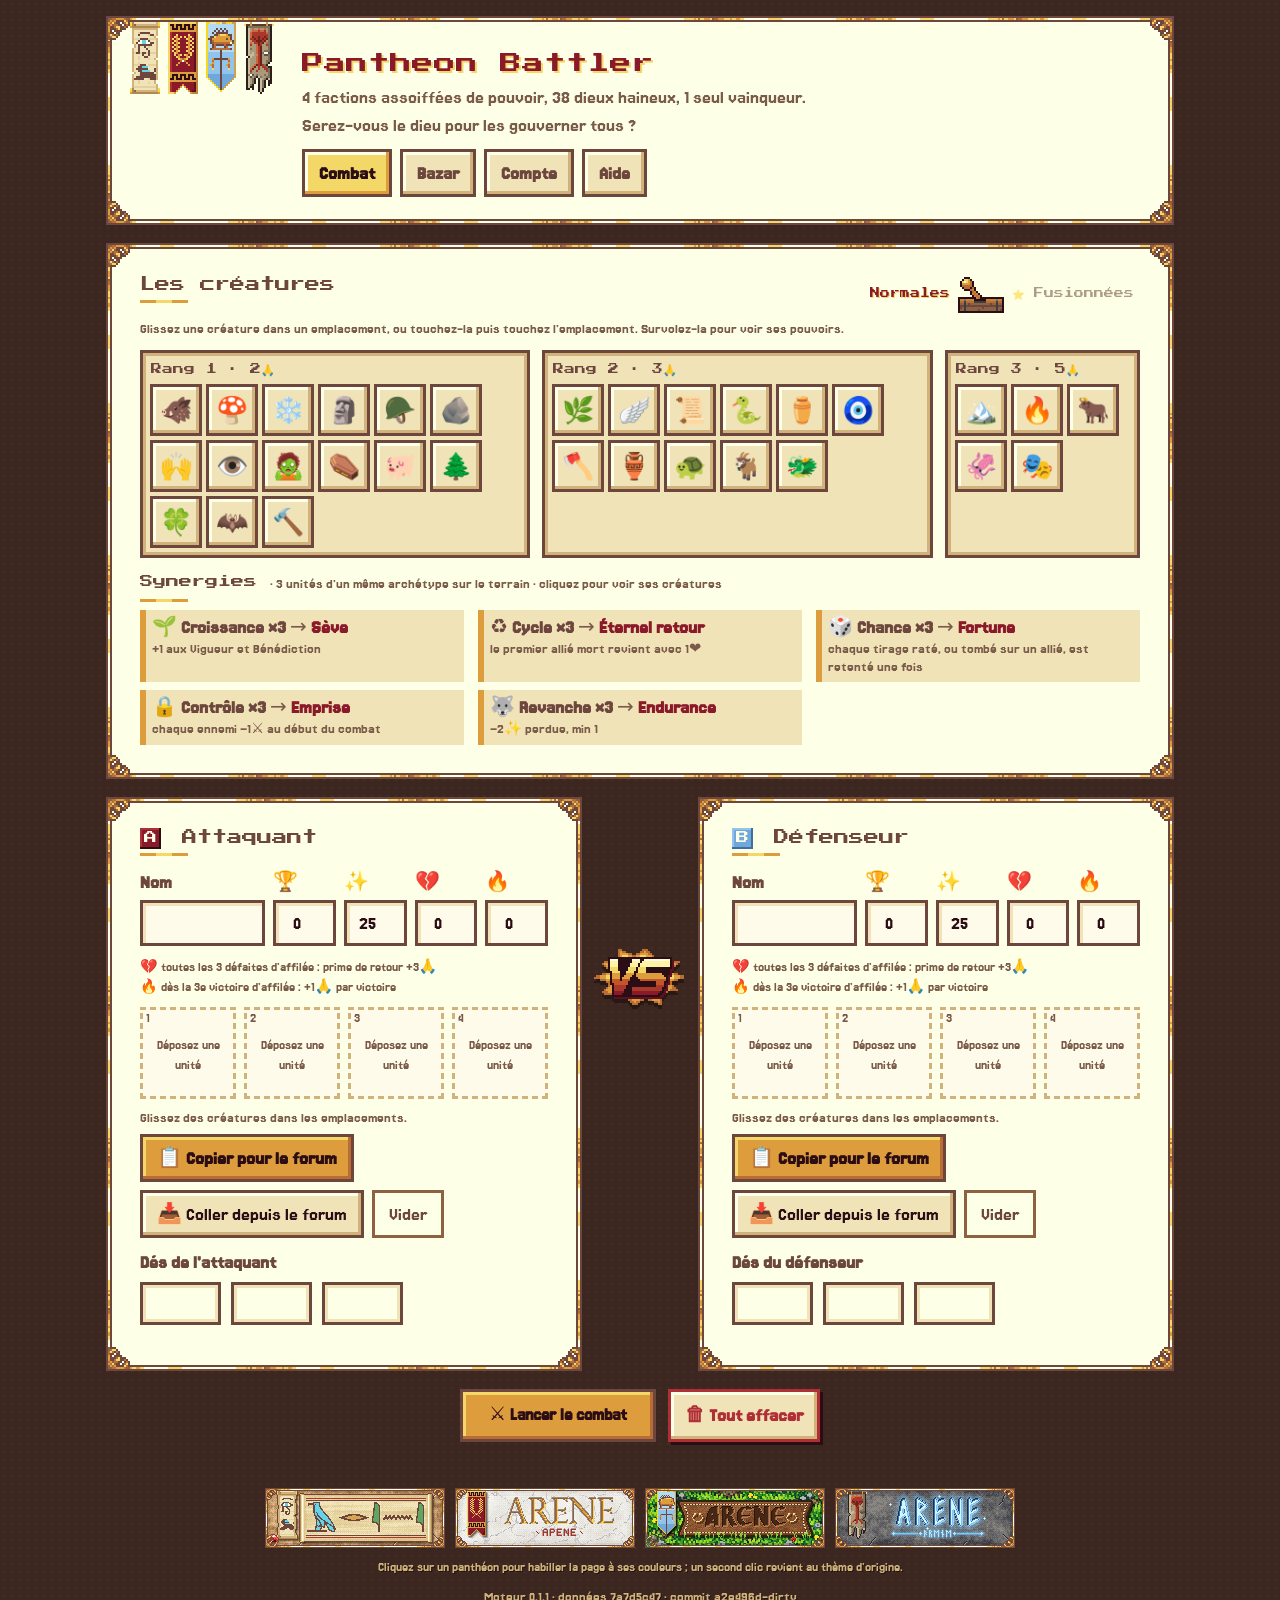
==== commit 0ff7fc58: "GM journal on the Bazar server; Combat: load my composition - Server: the GMs' journal in DynamoDB (" ====
--- a/index.html
+++ b/index.html
@@ -77,6 +77,7 @@
         <div class="buttons side-buttons">
           <button type="button" class="primary copy-side">📋 Copier pour le forum</button>
           <button type="button" class="import-toggle" aria-expanded="false">📥 Coller depuis le forum</button>
+          <button type="button" class="load-mine" hidden>👤 Ma composition</button>
           <button type="button" class="ghost clear-side">Vider</button>
         </div>
         <div class="import" hidden>
@@ -111,6 +112,7 @@
         <div class="buttons side-buttons">
           <button type="button" class="primary copy-side">📋 Copier pour le forum</button>
           <button type="button" class="import-toggle" aria-expanded="false">📥 Coller depuis le forum</button>
+          <button type="button" class="load-mine" hidden>👤 Ma composition</button>
           <button type="button" class="ghost clear-side">Vider</button>
         </div>
         <div class="import" hidden>
--- a/style.css
+++ b/style.css
@@ -819,8 +819,6 @@
   .journal .j-what { grid-column: 1 / 3; }
   .journal .j-undo { grid-row: 1 / 3; grid-column: 3; }
 }
-.invite { display: flex; gap: 8px; flex-wrap: wrap; }
-.invite input { flex: 1 1 16em; min-width: 0; font-family: ui-monospace, Consolas, monospace; font-size: 0.85rem; }
 .actions[hidden], .gm button[hidden] { display: none; }
 .gm .stock-row { gap: 6px; }
 .gm .stock-row .stock-name { min-width: 0; overflow-wrap: break-word; }
